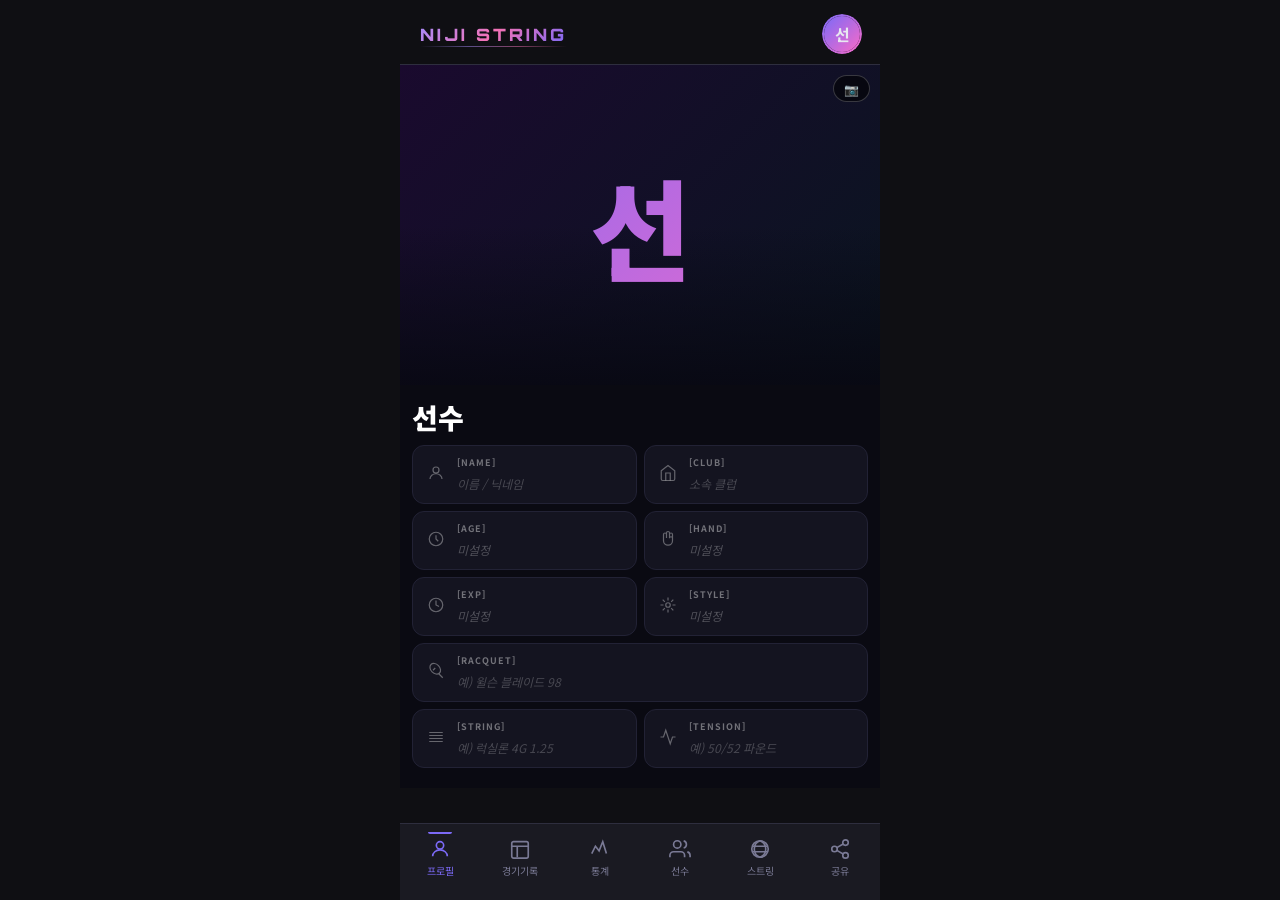
==== index (3).html @ 58f8e239 "Add files via upload" ====
<!DOCTYPE html>
<html lang="ko">
<head>
<meta charset="UTF-8">
<meta name="viewport" content="width=device-width, initial-scale=1.0, maximum-scale=1.0, user-scalable=no, viewport-fit=cover">
<title>NIJI STRING</title>
<meta name="description" content="테니스·배드민턴 개인 경기 기록, 통계, 선수 관리 앱">
<meta name="theme-color" content="#7c6af7">
<meta name="mobile-web-app-capable" content="yes">
<meta name="apple-mobile-web-app-capable" content="yes">
<meta name="apple-mobile-web-app-status-bar-style" content="black-translucent">
<meta name="apple-mobile-web-app-title" content="NIJI STRING">
<link rel="manifest" href="manifest.json">
<link rel="apple-touch-icon" href="icon-192.png">
<style>
  @import url('https://fonts.googleapis.com/css2?family=Noto+Sans+KR:wght@300;400;500;700;900&family=Bebas+Neue&family=Orbitron:wght@700;900&display=swap');

  :root {
    --bg: #0f0f13;
    --surface: #1a1a22;
    --surface2: #22222e;
    --border: #2e2e3e;
    --accent: #7c6af7;
    --accent2: #f76ac8;
    --text: #e8e8f0;
    --text-muted: #7a7a95;
    --success: #4ade80;
    --danger: #f87171;
    --warn: #fbbf24;
    --radius: 14px;
  }

  * { box-sizing: border-box; margin: 0; padding: 0; }
  html, body { height: 100%; background: var(--bg); color: var(--text); font-family: 'Noto Sans KR', sans-serif; font-size: 15px; overflow: hidden; }

  /* ===== APP SHELL ===== */
  #app { display: flex; flex-direction: column; height: 100%; height: 100dvh; max-width: 480px; margin: 0 auto; position: relative; }

  /* ===== TOP BAR ===== */
  .topbar {
    display: flex; align-items: center; justify-content: space-between;
    padding: 16px 20px 12px;
    padding-top: max(16px, calc(env(safe-area-inset-top) + 8px));
    background: var(--bg);
    border-bottom: 1px solid var(--border);
    position: relative;
    z-index: 10;
    flex-shrink: 0;
  }
  .topbar-logo {
    font-family: 'Orbitron', sans-serif;
    font-weight: 900;
    font-size: 17px;
    letter-spacing: 3px;
    background: linear-gradient(135deg, #a78bfa, #f472b6, #7c6af7);
    -webkit-background-clip: text;
    -webkit-text-fill-color: transparent;
    text-transform: uppercase;
    position: relative;
  }
  .topbar-logo::after {
    content: '';
    position: absolute; bottom: -2px; left: 0; right: 0;
    height: 1px;
    background: linear-gradient(90deg, transparent, #a78bfa, #f472b6, transparent);
    opacity: .5;
  }
  .topbar-avatar {
    width: 36px; height: 36px; border-radius: 50%;
    background: linear-gradient(135deg, var(--accent), var(--accent2));
    display: flex; align-items: center; justify-content: center;
    font-size: 16px; font-weight: 700; cursor: pointer;
    position: relative;
  }
  .topbar-avatar::after { content: ''; position: absolute; inset: -2px; border-radius: 50%; border: 2px solid transparent; background: linear-gradient(135deg, var(--accent), var(--accent2)) border-box; -webkit-mask: linear-gradient(#fff 0 0) padding-box, linear-gradient(#fff 0 0); -webkit-mask-composite: destination-out; mask-composite: exclude; }

  /* ===== CONTENT ===== */
  .content { flex: 1; overflow-y: auto; overflow-x: hidden; padding: 16px; scroll-behavior: smooth; }
  .content::-webkit-scrollbar { width: 4px; }
  .content::-webkit-scrollbar-track { background: transparent; }
  .content::-webkit-scrollbar-thumb { background: var(--border); border-radius: 2px; }
  /* 프로필 페이지는 패딩 제거 */
  .content:has(#page-profile.active) { padding: 0; }

  /* ===== BOTTOM NAV ===== */
  .nav {
    display: flex; background: var(--surface); border-top: 1px solid var(--border);
    padding: 8px 0 0;
    padding-bottom: max(12px, env(safe-area-inset-bottom));
    flex-shrink: 0;
  }
  .nav-btn {
    flex: 1; display: flex; flex-direction: column; align-items: center; gap: 3px;
    padding: 6px 4px 10px; background: none; border: none; color: var(--text-muted);
    font-family: inherit; font-size: 10px; cursor: pointer; transition: all .2s;
    position: relative;
  }
  .nav-btn svg { width: 22px; height: 22px; }
  .nav-btn.active { color: var(--accent); }
  .nav-btn.active::after {
    content: ''; position: absolute; top: 0; left: 50%; transform: translateX(-50%);
    width: 24px; height: 2px; background: var(--accent); border-radius: 0 0 2px 2px;
  }

  /* ===== PAGES ===== */
  .page { display: none; animation: fadeUp .3s ease; }
  .page.active { display: block; }
  @keyframes fadeUp { from { opacity: 0; transform: translateY(10px); } to { opacity: 1; transform: translateY(0); } }

  /* ===== SECTION TITLE ===== */
  .section-title {
    font-size: 11px; font-weight: 700; text-transform: uppercase; letter-spacing: 1.5px;
    color: var(--text-muted); margin: 20px 0 10px;
  }
  .section-title:first-child { margin-top: 0; }

  /* ===== CARDS ===== */
  .card {
    background: var(--surface); border: 1px solid var(--border); border-radius: var(--radius);
    padding: 16px; margin-bottom: 10px;
  }
  .card-title { font-size: 13px; font-weight: 700; color: var(--text-muted); margin-bottom: 12px; text-transform: uppercase; letter-spacing: 1px; }

  /* ===== FORM ELEMENTS ===== */
  .form-group { margin-bottom: 14px; }
  .form-label { font-size: 12px; color: var(--text-muted); margin-bottom: 6px; display: block; font-weight: 500; }
  .form-input, .form-select, .form-textarea {
    width: 100%; background: var(--surface2); border: 1px solid var(--border); border-radius: 10px;
    color: var(--text); font-family: inherit; font-size: 14px; padding: 11px 14px;
    outline: none; transition: border-color .2s;
    -webkit-appearance: none;
  }
  .form-input:focus, .form-select:focus, .form-textarea:focus { border-color: var(--accent); }
  .form-select { background-image: url("data:image/svg+xml,%3Csvg xmlns='http://www.w3.org/2000/svg' viewBox='0 0 24 24' fill='none' stroke='%237a7a95' stroke-width='2'%3E%3Cpath d='m6 9 6 6 6-6'/%3E%3C/svg%3E"); background-repeat: no-repeat; background-position: right 12px center; background-size: 16px; padding-right: 40px; }
  .form-select option { background: var(--surface2); }
  .form-textarea { resize: vertical; min-height: 70px; }

  /* ===== BUTTONS ===== */
  .btn {
    display: inline-flex; align-items: center; justify-content: center; gap: 6px;
    padding: 12px 20px; border-radius: 10px; border: none; font-family: inherit;
    font-size: 14px; font-weight: 600; cursor: pointer; transition: all .2s; width: 100%;
  }
  .btn-primary { background: linear-gradient(135deg, var(--accent), #6256e0); color: #fff; }
  .btn-primary:active { transform: scale(.97); }
  .btn-secondary { background: var(--surface2); border: 1px solid var(--border); color: var(--text); }
  .btn-danger { background: rgba(248,113,113,.15); border: 1px solid rgba(248,113,113,.3); color: var(--danger); }
  .btn-sm { padding: 7px 14px; font-size: 12px; border-radius: 8px; width: auto; }
  .btn-icon { width: 32px; height: 32px; padding: 0; border-radius: 8px; width: auto; }

  /* ===== MATCH RESULT ===== */
  .match-result { display: flex; align-items: center; justify-content: center; gap: 20px; margin-bottom: 14px; }
  .match-result-label { font-size: 12px; color: var(--text-muted); margin-bottom: 4px; text-align: center; }
  .match-score-input { width: 64px; text-align: center; font-size: 22px; font-weight: 700; }
  .vs-text { font-size: 12px; color: var(--text-muted); font-weight: 700; }
  .match-result-winner { display: flex; gap: 8px; justify-content: center; }
  .winner-btn {
    flex: 1; padding: 10px; border-radius: 10px; border: 1.5px solid var(--border);
    background: var(--surface2); color: var(--text-muted); font-family: inherit;
    font-size: 13px; font-weight: 600; cursor: pointer; transition: all .2s;
  }
  .winner-btn.selected-win { border-color: var(--success); background: rgba(74,222,128,.1); color: var(--success); }
  .winner-btn.selected-lose { border-color: var(--danger); background: rgba(248,113,113,.1); color: var(--danger); }

  /* ===== STAT CARDS ===== */
  .stat-grid { display: grid; grid-template-columns: repeat(4, 1fr); gap: 8px; margin-bottom: 10px; }
  .stat-box {
    background: var(--surface2); border-radius: 12px; padding: 12px 6px;
    text-align: center; border: 1px solid var(--border);
  }
  .stat-num { font-size: 22px; font-weight: 900; background: linear-gradient(135deg, var(--accent), var(--accent2)); -webkit-background-clip: text; -webkit-text-fill-color: transparent; }
  .stat-lbl { font-size: 10px; color: var(--text-muted); margin-top: 2px; }

  /* ===== MATCH ITEM ===== */
  .match-item {
    background: var(--surface2); border-radius: 12px; padding: 12px 14px;
    margin-bottom: 8px; border: 1px solid var(--border);
  }
  .match-item-top {
    display: flex; align-items: center; gap: 6px;
    margin-bottom: 8px;
  }
  .match-badge { font-size: 10px; font-weight: 700; padding: 3px 8px; border-radius: 20px; flex-shrink: 0; }
  .badge-win { background: rgba(74,222,128,.15); color: var(--success); border: 1px solid rgba(74,222,128,.3); }
  .badge-lose { background: rgba(248,113,113,.15); color: var(--danger); border: 1px solid rgba(248,113,113,.3); }
  .match-date { font-size: 11px; color: var(--text-muted); display: flex; align-items: center; gap: 4px; flex: 1; }
  .match-item-actions { display: flex; align-items: center; gap: 2px; flex-shrink: 0; }
  .match-item-main { display: flex; align-items: center; justify-content: center; gap: 12px; }
  .match-team { flex: 1; text-align: center; font-size: 13px; font-weight: 600; }
  .match-score-big { font-family: 'Bebas Neue', sans-serif; font-size: 28px; letter-spacing: 4px; }
  .match-score-win { color: var(--success); }
  .match-score-lose { color: var(--danger); }
  .match-delete-btn {
    background: none; border: none; color: var(--text-muted); cursor: pointer;
    padding: 5px; border-radius: 6px; display: flex; transition: color .2s;
  }
  .match-delete-btn:hover { color: var(--danger); }
  .match-edit-btn {
    background: none; border: none; color: var(--text-muted); cursor: pointer;
    padding: 5px; border-radius: 6px; display: flex; transition: color .2s;
  }
  .match-edit-btn:hover { color: var(--accent); }
  .match-edit-mode-banner {
    background: rgba(124,106,247,.12); border: 1px solid rgba(124,106,247,.3);
    border-radius: 10px; padding: 8px 12px; margin-bottom: 14px;
    font-size: 12px; color: var(--accent); font-weight: 600;
    display: none; align-items: center; justify-content: space-between;
  }
  .match-edit-mode-banner.active { display: flex; }
  .match-edit-cancel-btn {
    font-size: 11px; color: var(--text-muted); background: none; border: none;
    cursor: pointer; padding: 2px 6px; border-radius: 6px;
  }

  /* ===== RANKING TABLE ===== */
  .rank-table { width: 100%; border-collapse: collapse; }
  .rank-table th { font-size: 11px; color: var(--text-muted); font-weight: 600; text-align: left; padding: 0 8px 10px; text-transform: uppercase; letter-spacing: .5px; }
  .rank-table td { padding: 10px 8px; border-top: 1px solid var(--border); font-size: 13px; vertical-align: middle; }
  .rank-table tr:hover td { background: var(--surface2); }
  .rank-num { width: 28px; font-weight: 900; color: var(--text-muted); font-size: 12px; }
  .rank-first .rank-num { color: var(--warn); }
  .rank-second .rank-num { color: #9ca3af; }
  .rank-third .rank-num { color: #cd7c2f; }
  .rank-rate { font-weight: 700; color: var(--accent); }
  .rank-me td { background: rgba(124,106,247,.15) !important; border-top: 2px solid var(--accent); border-bottom: 2px solid var(--accent); }
  .rank-me:hover td { background: rgba(124,106,247,.25) !important; }

  /* ===== PLAYER LIST ===== */
  .player-list { list-style: none; }
  .player-item {
    background: var(--surface2); border: 1px solid var(--border); border-radius: 12px;
    margin-bottom: 8px; overflow: hidden; transition: all .2s;
  }
  .player-item-main {
    display: flex; align-items: center; gap: 12px; padding: 12px 14px;
  }
  .player-avatar-sm {
    width: 44px; height: 56px; border-radius: 8px;
    background: linear-gradient(135deg, var(--accent), var(--accent2));
    display: flex; align-items: center; justify-content: center;
    font-size: 18px; font-weight: 700; flex-shrink: 0;
  }
  .player-info { flex: 1; min-width: 0; }
  .player-name { font-size: 14px; font-weight: 700; margin-bottom: 2px; }
  .player-meta { font-size: 11px; color: var(--text-muted); }
  .player-memo-preview {
    font-size: 11px; color: var(--accent); margin-top: 2px;
    white-space: nowrap; overflow: hidden; text-overflow: ellipsis;
    max-width: 180px;
  }
  .player-actions { display: flex; gap: 6px; flex-shrink: 0; }
  .player-action-btn {
    width: 30px; height: 30px; border-radius: 8px; border: none;
    display: flex; align-items: center; justify-content: center;
    cursor: pointer; transition: all .2s; background: var(--surface);
    color: var(--text-muted);
  }
  .player-action-btn:hover { color: var(--text); }
  .player-action-btn.edit-btn:hover { background: rgba(124,106,247,.2); color: var(--accent); }
  .player-action-btn.delete-btn:hover { background: rgba(248,113,113,.2); color: var(--danger); }
  .player-memo-area {
    border-top: 1px solid var(--border);
    padding: 10px 14px;
    background: rgba(124,106,247,.05);
    display: none;
  }
  .player-memo-area.open { display: block; }
  .player-memo-input {
    width: 100%; background: var(--surface); border: 1px solid var(--border);
    border-radius: 8px; color: var(--text); font-family: inherit; font-size: 13px;
    padding: 8px 12px; outline: none; resize: none; min-height: 60px; transition: border-color .2s;
  }
  .player-memo-input:focus { border-color: var(--accent); }
  .memo-save-btn {
    margin-top: 8px; padding: 7px 14px; background: linear-gradient(135deg, var(--accent), #6256e0);
    border: none; border-radius: 8px; color: #fff; font-family: inherit; font-size: 12px;
    font-weight: 600; cursor: pointer; transition: all .2s;
  }
  .memo-save-btn:active { transform: scale(.96); }
  .memo-label { font-size: 11px; color: var(--text-muted); margin-bottom: 6px; font-weight: 600; letter-spacing: .5px; }

  /* ===== ADD PLAYER AREA ===== */
  .add-player-row { display: flex; gap: 8px; margin-bottom: 12px; }
  .add-player-row .form-input { flex: 1; }

  /* ===== PROFILE ===== */
  .profile-hero {
    background: linear-gradient(135deg, rgba(124,106,247,.15), rgba(247,106,200,.1));
    border: 1px solid var(--border); border-radius: var(--radius);
    padding: 24px; text-align: center; margin-bottom: 12px;
  }
  .profile-avatar-big {
    width: 140px; height: 180px; border-radius: 16px;
    background: linear-gradient(135deg, var(--accent), var(--accent2));
    display: flex; align-items: center; justify-content: center;
    font-size: 48px; font-weight: 700; margin: 0 auto 12px;
    position: relative; overflow: hidden;
  }
  #avatarInitial {
    display: flex; align-items: center; justify-content: center;
    width: 100%; height: 100%; position: relative; z-index: 1;
  }
  .profile-name-big { font-size: 22px; font-weight: 900; margin-bottom: 4px; }
  .profile-sub { font-size: 12px; color: var(--text-muted); }

  /* ===== MODAL ===== */
  .modal-overlay {
    position: fixed; inset: 0; background: rgba(0,0,0,.7); z-index: 100;
    display: flex; align-items: flex-end; justify-content: center;
    opacity: 0; pointer-events: none; transition: opacity .3s;
  }
  .modal-overlay.open { opacity: 1; pointer-events: all; }
  .modal {
    background: var(--surface); border-radius: 20px 20px 0 0;
    padding: 20px 20px max(20px, env(safe-area-inset-bottom));
    width: 100%; max-width: 480px; max-height: 85vh; overflow-y: auto;
    transform: translateY(100%); transition: transform .3s cubic-bezier(.32,.72,0,1);
  }
  .modal-overlay.open .modal { transform: translateY(0); }
  .modal-header { display: flex; justify-content: space-between; align-items: center; margin-bottom: 20px; }
  .modal-title { font-size: 18px; font-weight: 700; }
  .modal-close { background: var(--surface2); border: none; width: 32px; height: 32px; border-radius: 50%; color: var(--text); font-size: 18px; cursor: pointer; display: flex; align-items: center; justify-content: center; }

  /* ===== TOAST ===== */
  .toast {
    position: fixed; top: 80px; left: 50%; transform: translateX(-50%) translateY(-20px);
    background: var(--surface); border: 1px solid var(--accent); border-radius: 12px;
    padding: 10px 20px; font-size: 13px; font-weight: 600; color: var(--text);
    z-index: 999; opacity: 0; transition: all .3s; pointer-events: none; white-space: nowrap;
    box-shadow: 0 8px 32px rgba(0,0,0,.5);
  }
  .toast.show { opacity: 1; transform: translateX(-50%) translateY(0); }

  /* ===== SHARE PAGE ===== */
  .share-btn-group { display: flex; flex-direction: column; gap: 8px; }
  .share-item { display: flex; align-items: center; gap: 12px; background: var(--surface2); border: 1px solid var(--border); border-radius: 12px; padding: 14px 16px; cursor: pointer; transition: all .2s; }
  .share-item:hover { border-color: var(--accent); }
  .share-icon { width: 38px; height: 38px; border-radius: 10px; display: flex; align-items: center; justify-content: center; font-size: 18px; }
  .share-text { font-size: 14px; font-weight: 600; }
  .share-sub { font-size: 11px; color: var(--text-muted); margin-top: 1px; }

  /* ===== PILL TABS ===== */
  .pill-tabs { display: flex; gap: 6px; background: var(--surface2); border-radius: 12px; padding: 4px; margin-bottom: 14px; }
  .pill-tab { flex: 1; padding: 8px; border: none; background: none; color: var(--text-muted); font-family: inherit; font-size: 12px; font-weight: 600; border-radius: 8px; cursor: pointer; transition: all .2s; }
  .pill-tab.active { background: var(--accent); color: #fff; }

  /* ===== EMPTY STATE ===== */
  .empty-state { text-align: center; padding: 40px 20px; color: var(--text-muted); }
  .empty-icon { font-size: 40px; margin-bottom: 12px; opacity: .4; }
  .empty-text { font-size: 14px; line-height: 1.6; }

  /* ===== INLINE EDIT FORM ===== */
  .player-edit-area {
    border-top: 1px solid var(--border);
    padding: 12px 14px;
    background: rgba(124,106,247,.05);
    display: none;
  }
  .player-edit-area.open { display: block; }
  .edit-row { display: flex; gap: 8px; align-items: center; }
  .edit-row .form-input { flex: 1; padding: 9px 12px; font-size: 13px; }
  .edit-confirm-btn {
    padding: 9px 14px; background: linear-gradient(135deg, var(--accent), #6256e0);
    border: none; border-radius: 8px; color: #fff; font-family: inherit; font-size: 12px;
    font-weight: 600; cursor: pointer; white-space: nowrap;
  }
  .edit-cancel-btn {
    padding: 9px 12px; background: var(--surface); border: 1px solid var(--border);
    border-radius: 8px; color: var(--text-muted); font-family: inherit; font-size: 12px;
    font-weight: 600; cursor: pointer; white-space: nowrap;
  }

  /* ===== CONFIRM DIALOG ===== */
  .confirm-overlay {
    position: fixed; inset: 0; background: rgba(0,0,0,.8); z-index: 200;
    display: flex; align-items: center; justify-content: center;
    opacity: 0; pointer-events: none; transition: opacity .2s;
    padding: 24px;
  }
  .confirm-overlay.open { opacity: 1; pointer-events: all; }
  .confirm-box {
    background: var(--surface); border-radius: 18px; padding: 24px;
    width: 100%; max-width: 300px; text-align: center;
    transform: scale(.9); transition: transform .2s;
  }
  .confirm-overlay.open .confirm-box { transform: scale(1); }
  .confirm-icon { font-size: 36px; margin-bottom: 12px; }
  .confirm-title { font-size: 17px; font-weight: 700; margin-bottom: 8px; }
  .confirm-desc { font-size: 13px; color: var(--text-muted); margin-bottom: 20px; line-height: 1.5; }
  .confirm-btns { display: flex; gap: 10px; }
  .confirm-btns button { flex: 1; }

  /* FORMAT BADGE */
  .format-badge { font-size: 10px; padding: 2px 7px; border-radius: 20px; background: rgba(124,106,247,.15); color: var(--accent); border: 1px solid rgba(124,106,247,.3); white-space: nowrap; }

  /* ===== OPPONENT WIN/LOSE BAR ===== */
  .opponent-bar { margin-bottom: 10px; }
  .opponent-name { display: flex; justify-content: space-between; font-size: 13px; margin-bottom: 5px; }
  .bar-track { background: var(--surface2); border-radius: 20px; height: 6px; overflow: hidden; }
  .bar-fill { height: 100%; border-radius: 20px; background: linear-gradient(90deg, var(--accent), var(--accent2)); transition: width .5s ease; }
  .bar-fill-partner { height: 100%; border-radius: 20px; background: linear-gradient(90deg, #2dd4bf, #34d399); transition: width .5s ease; }
  .rate-partner { color: #2dd4bf; font-weight: 700; }
  .rate-opponent { color: var(--accent); font-weight: 700; }

  /* ===== FORMAT TOGGLE BUTTONS ===== */
  .format-toggle { display: flex; gap: 8px; }
  .format-btn {
    flex: 1; padding: 11px 14px; border-radius: 10px;
    border: 1.5px solid var(--border); background: var(--surface2);
    color: var(--text-muted); font-family: inherit; font-size: 14px;
    font-weight: 600; cursor: pointer; transition: all .2s; text-align: center;
  }
  .format-btn.selected {
    border-color: var(--accent); background: rgba(124,106,247,.15); color: var(--accent);
  }

  /* ===== CLUB BADGE ===== */
  .club-badge {
    display: inline-block; font-size: 10px; font-weight: 700;
    padding: 2px 8px; border-radius: 20px; margin-left: 6px;
    background: rgba(247,106,200,.15); color: var(--accent2);
    border: 1px solid rgba(247,106,200,.3); vertical-align: middle;
  }
  .club-badge.my-club {
    background: rgba(124,106,247,.15); color: var(--accent);
    border: 1px solid rgba(124,106,247,.3);
  }

  /* ===== CLUB FILTER TABS ===== */
  .club-filter-wrap { margin-bottom: 12px; overflow-x: auto; padding-bottom: 4px; }
  .club-filter-wrap::-webkit-scrollbar { height: 0; }
  .club-filter { display: flex; gap: 6px; min-width: max-content; }
  .club-filter-btn {
    padding: 6px 14px; border-radius: 20px; border: 1.5px solid var(--border);
    background: var(--surface2); color: var(--text-muted); font-family: inherit;
    font-size: 12px; font-weight: 600; cursor: pointer; transition: all .2s; white-space: nowrap;
  }
  .club-filter-btn.active { border-color: var(--accent); background: rgba(124,106,247,.15); color: var(--accent); }

  /* ===== CLUB MANAGE ===== */
  .club-section { margin-bottom: 14px; }
  .club-add-row { display: flex; gap: 8px; margin-bottom: 10px; }
  .club-tag-list { display: flex; flex-wrap: wrap; gap: 6px; }
  .club-tag {
    display: flex; align-items: center; gap: 5px;
    background: var(--surface2); border: 1px solid var(--border);
    border-radius: 20px; padding: 4px 10px 4px 12px; font-size: 12px; font-weight: 600;
  }
  .club-tag-del {
    background: none; border: none; color: var(--text-muted); cursor: pointer;
    font-size: 13px; line-height: 1; padding: 0; transition: color .2s;
  }
  .club-tag-del:hover { color: var(--danger); }

  /* ===== ASSIGN CLUB AREA ===== */
  .player-club-area {
    border-top: 1px solid var(--border); padding: 10px 14px;
    background: rgba(247,106,200,.04); display: none;
  }
  .player-club-area.open { display: block; }
  .club-assign-btns { display: flex; flex-wrap: wrap; gap: 6px; margin-top: 6px; }
  .club-assign-btn {
    padding: 5px 12px; border-radius: 20px; border: 1.5px solid var(--border);
    background: var(--surface); color: var(--text-muted); font-family: inherit;
    font-size: 12px; font-weight: 600; cursor: pointer; transition: all .2s;
  }
  .club-assign-btn.selected { border-color: var(--accent2); background: rgba(247,106,200,.15); color: var(--accent2); }
  .club-assign-btn.none-btn.selected { border-color: var(--border); background: var(--surface2); color: var(--text-muted); }

  /* ===== 개인 요약 카드 ===== */
  .summary-row { display: flex; align-items: center; justify-content: space-between; padding: 9px 0; border-bottom: 1px solid var(--border); }
  .summary-row:last-child { border-bottom: none; }
  .summary-label { font-size: 12px; color: var(--text-muted); }
  .summary-val { font-size: 13px; font-weight: 700; }
  .summary-val.good { color: var(--success); }
  .summary-val.bad { color: var(--danger); }
  .summary-val.accent { color: var(--accent); }

  /* ===== 상대 전적 / 파트너 궁합 ===== */
  .matchup-row { display: flex; align-items: center; gap: 10px; padding: 10px 0; border-bottom: 1px solid var(--border); }
  .matchup-row:last-child { border-bottom: none; }
  .matchup-avatar { width: 34px; height: 34px; border-radius: 50%; background: var(--surface2); border: 1px solid var(--border); display: flex; align-items: center; justify-content: center; font-size: 14px; font-weight: 700; flex-shrink: 0; }
  .matchup-info { flex: 1; min-width: 0; }
  .matchup-name { font-size: 13px; font-weight: 700; }
  .matchup-sub { font-size: 11px; color: var(--text-muted); margin-top: 2px; }
  .matchup-score { text-align: right; flex-shrink: 0; }
  .matchup-wl { font-size: 15px; font-weight: 900; }
  .matchup-rate { font-size: 11px; color: var(--text-muted); margin-top: 1px; }
  .matchup-bar-wrap { width: 100%; height: 4px; background: var(--surface2); border-radius: 2px; margin-top: 4px; }
  .matchup-bar-fill { height: 4px; border-radius: 2px; background: linear-gradient(to right, var(--accent), var(--accent2)); }
  .matchup-bar-fill.good { background: linear-gradient(to right, var(--success), #22c55e); }
  .matchup-bar-fill.bad { background: linear-gradient(to right, var(--danger), #f87171); }

  /* ===== 상대팀 상성 ===== */
  .enemy-team-row { display: flex; align-items: center; gap: 10px; padding: 10px 0; border-bottom: 1px solid var(--border); }
  .enemy-team-row:last-child { border-bottom: none; }
  .enemy-team-names { flex: 1; min-width: 0; }
  .enemy-team-main { font-size: 12px; font-weight: 700; }
  .enemy-team-sub { font-size: 11px; color: var(--text-muted); margin-top: 2px; }
  .enemy-badge { display: inline-block; font-size: 9px; padding: 1px 6px; border-radius: 10px; font-weight: 700; margin-left: 4px; }
  .enemy-badge.strong { background: rgba(248,113,113,.15); color: var(--danger); }
  .enemy-badge.weak { background: rgba(74,222,128,.15); color: var(--success); }
  .monthly-graph-wrap { padding: 4px 0 8px; overflow-x: auto; }
  .monthly-graph-inner { display: flex; align-items: flex-end; gap: 6px; min-width: 100%; padding-bottom: 4px; }
  .monthly-bar-col { display: flex; flex-direction: column; align-items: center; gap: 4px; flex: 1; min-width: 36px; }
  .monthly-bar-bg { width: 100%; background: var(--surface2); border-radius: 6px; height: 80px; display: flex; align-items: flex-end; overflow: hidden; }
  .monthly-bar-fill { width: 100%; border-radius: 6px; transition: height .5s ease; background: linear-gradient(to top, var(--accent), var(--accent2)); }
  .monthly-bar-fill.full { background: linear-gradient(to top, var(--success), #22c55e); }
  .monthly-bar-fill.low { background: linear-gradient(to top, var(--danger), #f87171); }
  .monthly-bar-lbl { font-size: 9px; color: var(--text-muted); text-align: center; }
  .monthly-bar-rate { font-size: 10px; font-weight: 700; color: var(--text); }

  /* ===== 연승/연패 스트릭 ===== */
  .streak-banner {
    display: flex; align-items: center; gap: 12px;
    background: var(--surface); border: 1px solid var(--border);
    border-radius: 14px; padding: 14px 16px; margin-bottom: 10px;
  }
  .streak-icon { font-size: 28px; line-height: 1; }
  .streak-text-wrap { flex: 1; }
  .streak-main { font-size: 16px; font-weight: 900; }
  .streak-main.win-streak { color: var(--success); }
  .streak-main.lose-streak { color: var(--danger); }
  .streak-sub { font-size: 11px; color: var(--text-muted); margin-top: 2px; }
  .streak-count {
    font-family: 'Orbitron', sans-serif;
    font-size: 28px; font-weight: 900;
  }
  .streak-count.win-streak { color: var(--success); }
  .streak-count.lose-streak { color: var(--danger); }

  /* ===== 스트링 교체 / 장비 히스토리 ===== */
  .stringing-card { background: var(--surface); border: 1px solid var(--border); border-radius: 14px; padding: 16px; margin-bottom: 10px; }
  .stringing-alert {
    display: flex; align-items: center; gap: 10px;
    background: rgba(251,191,36,.08); border: 1px solid rgba(251,191,36,.25);
    border-radius: 12px; padding: 12px 14px; margin-bottom: 12px;
  }
  .stringing-alert.ok { background: rgba(74,222,128,.08); border-color: rgba(74,222,128,.25); }
  .stringing-alert.danger { background: rgba(248,113,113,.1); border-color: rgba(248,113,113,.3); }
  .stringing-alert-icon { font-size: 22px; }
  .stringing-alert-text { flex: 1; }
  .stringing-alert-title { font-size: 13px; font-weight: 700; }
  .stringing-alert-sub { font-size: 11px; color: var(--text-muted); margin-top: 2px; }
  .stringing-history-row {
    display: flex; align-items: center; gap: 10px;
    padding: 10px 0; border-bottom: 1px solid var(--border);
  }
  .stringing-history-row:last-child { border-bottom: none; }
  .stringing-dot { width: 8px; height: 8px; border-radius: 50%; background: var(--accent); flex-shrink: 0; }
  .stringing-history-info { flex: 1; min-width: 0; }
  .stringing-history-name { font-size: 13px; font-weight: 700; }
  .stringing-history-meta { font-size: 11px; color: var(--text-muted); margin-top: 2px; }
  .stringing-history-del { background: none; border: none; color: var(--text-muted); cursor: pointer; padding: 4px; border-radius: 6px; font-size: 13px; }
  .stringing-add-row { display: flex; gap: 8px; margin-top: 12px; flex-wrap: wrap; }
  .stringing-add-row .form-input { flex: 1; min-width: 0; font-size: 13px; padding: 8px 12px; }
  .stringing-add-row .btn { white-space: nowrap; font-size: 12px; padding: 0 14px; }

  /* ===== PROFILE DESIGN ===== */
  .profile-page { padding: 0 !important; }

  .pf-wrap {
    width: 100%;
    background: #0a0a12;
    display: flex; flex-direction: column;
  }

  /* 상단 사진 영역 */
  .pf-bg {
    position: relative;
    width: 100%; height: 52vw; min-height: 220px; max-height: 320px;
    overflow: hidden; cursor: pointer; flex-shrink: 0;
    background: linear-gradient(135deg, #1a0a2e, #0a1520);
  }
  .pf-bg-img {
    width: 100%; height: 100%;
    object-fit: cover; object-position: center top;
  }
  .pf-bg-initial {
    position: absolute; inset: 0;
    display: flex; align-items: center; justify-content: center;
    font-size: 110px; font-weight: 900;
    background: linear-gradient(135deg, var(--accent), var(--accent2));
    -webkit-background-clip: text; -webkit-text-fill-color: transparent;
  }
  .pf-bg-dim {
    position: absolute; inset: 0;
    background: linear-gradient(to bottom,
      rgba(0,0,0,0) 50%,
      rgba(8,8,18,.9) 100%);
  }
  .pf-camera-btn {
    position: absolute; top: 10px; right: 10px;
    background: rgba(0,0,0,.55); border: 1px solid rgba(255,255,255,.2);
    border-radius: 20px; padding: 4px 10px;
    font-size: 12px; backdrop-filter: blur(6px);
    pointer-events: none; color: #fff;
  }

  /* 하단 콘텐츠 */
  .pf-content {
    background: #0a0a12;
    padding: 14px 12px 20px;
    flex: 1;
  }

  /* 이름 */
  .pf-name-row { margin-bottom: 12px; }
  .pf-club-tag {
    font-size: 10px; font-weight: 700; letter-spacing: 2px;
    text-transform: uppercase; color: var(--accent);
    display: block; margin-bottom: 3px;
  }
  .pf-name-text {
    font-size: 28px; font-weight: 900; color: #fff;
    line-height: 1.1;
  }

  /* 정보 그리드 */
  .pf-stat-row {
    display: flex; flex-direction: column; gap: 7px;
  }
  .pf-row-2 { display: grid; grid-template-columns: 1fr 1fr; gap: 7px; }

  /* 카드 */
  .pf-item {
    background: #141420; border: 1px solid #222235;
    border-radius: 12px; padding: 10px 14px;
    display: flex; align-items: center; gap: 12px;
  }
  .pf-item.full { grid-column: 1 / -1; }
  .pf-item-icon {
    color: rgba(255,255,255,.35); flex-shrink: 0;
  }
  .pf-item-body { flex: 1; min-width: 0; }
  .pf-item-lbl {
    font-size: 9px; font-weight: 700; letter-spacing: 1px;
    text-transform: uppercase; color: rgba(255,255,255,.4);
    margin-bottom: 3px;
  }
  .pf-item-val {
    font-size: 14px; font-weight: 700; color: #fff;
    word-break: keep-all; overflow-wrap: break-word; line-height: 1.3;
  }
  .pf-item-val.unset { color: rgba(255,255,255,.25); font-size: 12px; font-weight: 400; font-style: italic; }
  .pf-item-input {
    width: 100%; background: none; border: none; outline: none;
    color: #fff; font-family: inherit; font-size: 14px; font-weight: 700; padding: 0;
    word-break: keep-all;
  }
  .pf-item-input::placeholder { color: rgba(255,255,255,.22); font-weight: 400; font-size: 12px; font-style: italic; }
  .pf-item-select {
    width: 100%; background: none; border: none; outline: none;
    color: #fff; font-family: inherit; font-size: 14px; font-weight: 700;
    padding: 0; -webkit-appearance: none; cursor: pointer;
  }
  .pf-item-select.unset { color: rgba(255,255,255,.25); font-size: 12px; font-weight: 400; font-style: italic; }
  .pf-item-select option { background: #1a1a22; }

  /* ===== PLAYER DETAIL REDESIGN ===== */
  .pd-hero {
    display: flex; align-items: center; gap: 14px;
    padding: 16px 16px 12px;
    border-bottom: 1px solid var(--border);
    margin-bottom: 12px;
  }
  .pd-avatar {
    width: 60px; height: 60px; border-radius: 50%; flex-shrink: 0;
    background: linear-gradient(135deg, var(--accent), var(--accent2));
    display: flex; align-items: center; justify-content: center;
    font-size: 26px; font-weight: 900; color: #fff;
  }
  .pd-hero-info { flex: 1; min-width: 0; }
  .pd-name { font-size: 22px; font-weight: 900; }
  .pd-clubs { margin-top: 4px; }
  .pd-section-title { font-size: 12px; font-weight: 700; color: var(--text-muted); letter-spacing: .5px; margin-bottom: 10px; }
  .pd-profile-grid { display: grid; grid-template-columns: 1fr 1fr; gap: 8px; }
  .pd-profile-item { background: var(--surface2); border-radius: 10px; padding: 9px 12px; }
  .pd-profile-lbl { font-size: 9px; font-weight: 700; letter-spacing: 1px; text-transform: uppercase; color: var(--accent); margin-bottom: 4px; }
  .pd-profile-select { width: 100%; background: none; border: none; outline: none; color: var(--text); font-family: inherit; font-size: 13px; font-weight: 700; padding: 0; -webkit-appearance: none; cursor: pointer; }
  .pd-profile-select.unset { color: var(--text-muted); font-weight: 400; font-size: 12px; }
  .pd-profile-select option { background: #1a1a22; }
  .pd-stat-row { display: grid; grid-template-columns: 1fr 1fr 1fr; gap: 8px; padding: 0 0 12px; }
  .pd-stat-box { background: var(--surface); border: 1px solid var(--border); border-radius: 12px; padding: 14px 8px; text-align: center; }
  .pd-stat-box.win  { border-color: rgba(74,222,128,.35); background: rgba(74,222,128,.07); }
  .pd-stat-box.lose { border-color: rgba(248,113,113,.35); background: rgba(248,113,113,.07); }
  .pd-stat-num { font-size: 26px; font-weight: 900; color: var(--text); line-height: 1; }
  .pd-stat-num.win  { color: var(--success); }
  .pd-stat-num.lose { color: var(--danger); }
  .pd-stat-lbl { font-size: 11px; color: var(--text-muted); margin-top: 4px; font-weight: 600; }
  .pd-vs-row { display: flex; align-items: center; gap: 8px; margin-bottom: 12px; }
  .pd-vs-block { text-align: center; }
  .pd-vs-num { font-size: 36px; font-weight: 900; line-height: 1; }
  .pd-vs-num.win  { color: var(--success); }
  .pd-vs-num.lose { color: var(--danger); }
  .pd-vs-sub { font-size: 11px; color: var(--text-muted); margin-top: 2px; }
  .pd-vs-sep { font-size: 16px; font-weight: 700; color: var(--text-muted); padding: 0 6px; }
  .pd-vs-rate { margin-left: auto; text-align: right; font-size: 32px; font-weight: 900; line-height: 1; }
  .pd-vs-rate span { display: block; font-size: 10px; color: var(--text-muted); font-weight: 400; margin-top: 3px; }
  .pd-rate-bar-bg { height: 8px; background: var(--surface2); border-radius: 8px; overflow: hidden; }
  .pd-rate-bar-fill { height: 100%; border-radius: 8px; transition: width .5s; }

  /* 더보기 버튼 */
  .load-more-btn {
    width: 100%; margin-top: 10px; padding: 12px;
    background: var(--surface2); border: 1px dashed var(--border);
    border-radius: var(--radius); color: var(--accent);
    font-family: inherit; font-size: 13px; font-weight: 600;
    cursor: pointer; transition: background .2s;
  }
  .load-more-btn:active { background: var(--surface); }

  /* ===== MANUAL STYLES ===== */
  .manual-wrap { padding: 4px 2px 8px; }
  .manual-section { padding: 4px 0 8px; }
  .manual-sec-header {
    display: flex; align-items: center; gap: 8px;
    margin-bottom: 10px;
  }
  .manual-sec-icon { font-size: 18px; }
  .manual-sec-title {
    font-size: 14px; font-weight: 800; color: var(--text);
  }
  .manual-items { display: flex; flex-direction: column; gap: 7px; padding-left: 4px; }
  .manual-item {
    display: flex; align-items: flex-start; gap: 8px;
    font-size: 12px; line-height: 1.6; color: var(--text-muted);
  }
  .manual-dot {
    width: 5px; height: 5px; border-radius: 50%;
    background: var(--accent); flex-shrink: 0; margin-top: 6px;
  }
  .manual-item b { color: var(--text); font-weight: 700; }
  .manual-divider {
    height: 1px;
    background: var(--border);
    margin: 8px 0;
  }
</style>
</head>
<body>
<div id="app">
  <div class="topbar">
    <span class="topbar-logo">NIJI STRING</span>
    <div class="topbar-avatar" id="avatarBtn" onclick="showPage('profile')">A</div>
  </div>

  <div class="content">
    <!-- ===== PROFILE PAGE ===== -->
    <div class="page active profile-page" id="page-profile">

      <!-- 전체화면 프로필 -->
      <div class="pf-wrap">
        <!-- 배경 사진 -->
        <div class="pf-bg" onclick="document.getElementById('photoUpload').click()">
          <img id="avatarImage" class="pf-bg-img" style="display:none;">
          <div class="pf-bg-initial" id="avatarInitial">A</div>
          <div class="pf-bg-dim"></div>
          <div class="pf-camera-btn">📷</div>
        </div>

        <!-- 하단 오버레이 콘텐츠 -->
        <div class="pf-content" onclick="event.stopPropagation()">
          <div class="pf-name-row" id="profileNameBig">
            <span class="pf-club-tag" id="profileClubBig"></span>
            <span class="pf-name-text">선수</span>
          </div>
          <div class="pf-divider"></div>
          <div class="pf-stat-row" id="profileInfoGrid"></div>
        </div>
      </div>
      <input type="file" id="photoUpload" accept="image/*" style="display:none" onchange="uploadPhoto(this)">
    </div>

    <!-- ===== MATCH PAGE ===== -->
    <div class="page" id="page-match">
      <div class="page-header">경기기록</div>
      <div class="page-sub">새 경기를 입력하세요</div>

      <div class="card">
        <div class="match-edit-mode-banner" id="matchEditBanner">
          ✏️ 경기 수정 중
          <button class="match-edit-cancel-btn" onclick="cancelEditMatch()">✕ 취소</button>
        </div>
        <div class="card-title" id="matchFormTitle">새 경기</div>
        <div class="form-group">
          <label class="form-label">날짜</label>
          <input type="date" class="form-input" id="matchDate">
        </div>
        <div class="form-group">
          <label class="form-label">형식</label>
          <div class="format-toggle">
            <button class="format-btn" id="btnSingles" onclick="selectFormat('singles')">🏸 단식</button>
            <button class="format-btn" id="btnDoubles" onclick="selectFormat('doubles')">🤝 복식</button>
          </div>
          <input type="hidden" id="matchFormat">
        </div>
        <div class="form-group" id="partnerGroup" style="display:none">
          <label class="form-label">파트너</label>
          <input class="form-input" id="matchPartner" placeholder="파트너 이름">
        </div>
        <div class="form-group">
          <label class="form-label">상대</label>
          <input class="form-input" id="matchOpponent" placeholder="상대 이름">
        </div>
        <div class="form-group" id="opponent2Group" style="display:none">
          <label class="form-label">상대 2</label>
          <input class="form-input" id="matchOpponent2" placeholder="상대 2 이름">
        </div>

        <div class="form-group">
          <label class="form-label">결과</label>
          <div class="match-result-winner">
            <button class="winner-btn" id="winBtn" onclick="setResult('win')">🏆 승리</button>
            <button class="winner-btn" id="loseBtn" onclick="setResult('lose')">😔 패배</button>
          </div>
        </div>

        <div class="form-group">
          <label class="form-label">스코어 (선택)</label>
          <div class="match-result">
            <div>
              <div class="match-result-label">나</div>
              <input type="number" class="form-input match-score-input" id="myScore" placeholder="0" min="0" max="99">
            </div>
            <div class="vs-text">VS</div>
            <div>
              <div class="match-result-label">상대</div>
              <input type="number" class="form-input match-score-input" id="oppScore" placeholder="0" min="0" max="99">
            </div>
          </div>
        </div>

        <div class="form-group">
          <label class="form-label">타이브레이크 점수 (선택)</label>
          <div class="match-result">
            <div>
              <div class="match-result-label">나</div>
              <input type="number" class="form-input match-score-input" id="myTiebreak" placeholder="-" min="0" max="99">
            </div>
            <div class="vs-text">VS</div>
            <div>
              <div class="match-result-label">상대</div>
              <input type="number" class="form-input match-score-input" id="oppTiebreak" placeholder="-" min="0" max="99">
            </div>
          </div>
        </div>

        <div class="form-group">
          <label class="form-label">메모</label>
          <textarea class="form-textarea" id="matchMemo" placeholder="경기 메모..."></textarea>
        </div>
        <button class="btn btn-primary" id="matchSaveBtn" onclick="saveMatch()">경기 저장</button>
      </div>

      <div class="section-title">최근 경기</div>
      <div id="matchList"></div>
    </div>

    <!-- ===== STATS PAGE ===== -->
    <div class="page" id="page-stats">
      <div class="page-header">통계</div>
      <div class="page-sub">
        나의 
        <select id="sportType" onchange="updateSportType()" style="background:var(--surface2);border:1px solid var(--border);border-radius:6px;color:var(--accent);font-weight:700;padding:2px 8px;font-size:13px;outline:none;cursor:pointer;">
          <option value="badminton">배드민턴</option>
          <option value="tennis">테니스</option>
        </select>
        기록
      </div>

      <!-- 연승/연패 배너 -->
      <div id="streakBanner"></div>

      <!-- 개인 기록 요약 -->
      <div class="section-title">내 기록 요약</div>
      <div class="stat-grid">
        <div class="stat-box"><div class="stat-num" id="st-total">0</div><div class="stat-lbl">통산 경기</div></div>
        <div class="stat-box"><div class="stat-num" id="st-win">0</div><div class="stat-lbl">승</div></div>
        <div class="stat-box"><div class="stat-num" id="st-lose">0</div><div class="stat-lbl">패</div></div>
        <div class="stat-box"><div class="stat-num" id="st-rate">0%</div><div class="stat-lbl">승률</div></div>
      </div>
      <div class="card" id="summaryCard"></div>

      <!-- 월별 그래프 -->
      <div class="section-title">월별 승률</div>
      <div class="card">
        <div class="monthly-graph-wrap" id="monthlyGraph">
          <div style="color:var(--text-muted);font-size:13px;text-align:center;padding:20px 0;">경기를 입력하면 그래프가 표시됩니다</div>
        </div>
      </div>

      <!-- 상대 전적 -->
      <div class="section-title">상대 전적</div>
      <div class="card" id="opponentCard">
        <div class="empty-state"><div class="empty-icon">⚔️</div><div class="empty-text">경기를 입력하면<br>상대 데이터가 표시됩니다</div></div>
      </div>

      <!-- 파트너 궁합 -->
      <div class="section-title">파트너 궁합</div>
      <div class="card" id="partnerCard">
        <div class="empty-state"><div class="empty-icon">🤝</div><div class="empty-text">복식 경기를 입력하면<br>파트너 데이터가 표시됩니다</div></div>
      </div>

      <!-- 상대팀 상성 -->
      <div class="section-title">상대팀 상성 <span style="font-size:11px;color:var(--text-muted);font-weight:400;">(복식)</span></div>
      <div class="card" id="enemyTeamCard">
        <div class="empty-state"><div class="empty-icon">🆚</div><div class="empty-text">복식 경기를 입력하면<br>상대팀 데이터가 표시됩니다</div></div>
      </div>
    </div>

    <!-- ===== PLAYERS PAGE ===== -->
    <div class="page" id="page-players">
      <div style="display:flex;align-items:center;justify-content:space-between;margin-bottom:2px;">
        <div class="page-header" style="margin-bottom:0;">선수 목록</div>
        <select class="form-select" id="playerSortSelect" onchange="setPlayerSort(this.value)"
          style="width:auto;font-size:12px;padding:5px 10px;background:var(--surface2);">
          <option value="name">이름순</option>
          <option value="recent">최근 대전순</option>
          <option value="matches">전적 많은 순</option>
          <option value="winrate">승률 높은 순</option>
        </select>
      </div>
      <div class="page-sub" style="margin-bottom:12px;">등록된 선수를 관리하세요</div>

      <!-- 클럽 관리 -->
      <div class="card club-section">
        <div class="card-title">🏠 클럽 관리</div>
        <div class="club-add-row">
          <input class="form-input" id="newClubName" placeholder="클럽 이름 입력" onkeydown="if(event.key==='Enter')addClub()">
          <button class="btn btn-primary btn-sm" onclick="addClub()" style="white-space:nowrap;padding:0 16px;">+ 추가</button>
        </div>
        <div class="club-tag-list" id="clubTagList"></div>
      </div>

      <!-- 선수 추가 -->
      <div class="card" style="margin-bottom:10px;">
        <div class="card-title" style="margin-bottom:12px;">👤 선수 등록</div>
        <div class="form-group" style="margin-bottom:8px;">
          <input class="form-input" id="newPlayerName" placeholder="이름 (필수)" onkeydown="if(event.key==='Enter')addPlayer()">
        </div>
        <div style="display:grid;grid-template-columns:1fr 1fr;gap:8px;margin-bottom:8px;">
          <select class="form-select" id="newPlayerAge">
            <option value="">나이대</option>
            <option>10대</option><option>20대</option><option>30대</option>
            <option>40대</option><option>50대</option><option>60대 이상</option>
          </select>
          <select class="form-select" id="newPlayerHand">
            <option value="">손잡이</option>
            <option>오른손</option><option>왼손</option>
          </select>
        </div>
        <div style="display:grid;grid-template-columns:1fr 1fr;gap:8px;margin-bottom:12px;">
          <select class="form-select" id="newPlayerCareer">
            <option value="">구력</option>
            <option>6개월 미만</option><option>6개월~1년</option><option>1~2년</option>
            <option>2~5년</option><option>5~10년</option><option>10년 이상</option>
          </select>
          <select class="form-select" id="newPlayerStyle">
            <option value="">플레이스타일</option>
            <option>공격형</option><option>수비형</option><option>올라운드</option>
            <option>네트플레이</option><option>베이스라인</option>
          </select>
        </div>
        <button class="btn btn-primary" onclick="addPlayer()" style="width:100%;padding:12px;">+ 선수 등록</button>
      </div>

      <!-- 클럽 필터 -->
      <div class="club-filter-wrap" id="playerClubFilter"></div>

      <ul class="player-list" id="playerList"></ul>
    </div>

    <!-- ===== PLAYER DETAIL PAGE ===== -->
    <div class="page" id="page-player-detail">
      <div class="player-detail-back" onclick="showPage('players')">
        <svg width="18" height="18" viewBox="0 0 24 24" fill="none" stroke="currentColor" stroke-width="2.5"><polyline points="15 18 9 12 15 6"/></svg>
        선수 목록으로
      </div>
      <div id="playerDetailContent"></div>
    </div>

    <!-- ===== STRINGING PAGE ===== -->
    <div class="page" id="page-stringing">
      <div class="page-header">🎾 스트링 관리</div>
      <div class="page-sub">교체 주기와 장비 히스토리를 관리하세요</div>

      <!-- 교체 알림 -->
      <div id="stringingAlert"></div>

      <!-- 마지막 교체일 설정 -->
      <div class="card" style="margin-bottom:12px;">
        <div class="card-title" style="margin-bottom:10px;">📅 마지막 스트링 교체일</div>
        <div style="display:flex;gap:8px;align-items:center;">
          <input type="date" class="form-input" id="lastStringDate" style="flex:1;" onchange="saveLastStringDate(this.value)">
          <button class="btn btn-primary btn-sm" onclick="saveLastStringDate(document.getElementById('lastStringDate').value)" style="white-space:nowrap;padding:0 16px;">저장</button>
        </div>
        <div style="margin-top:10px;">
          <label class="form-label">교체 권장 주기 (개월)</label>
          <select class="form-select" id="stringInterval" onchange="saveStringInterval(this.value)" style="margin-top:4px;">
            <option value="1">1개월</option>
            <option value="2">2개월</option>
            <option value="3" selected>3개월</option>
            <option value="6">6개월</option>
            <option value="12">12개월</option>
          </select>
        </div>
      </div>

      <!-- 장비 히스토리 -->
      <div class="card">
        <div class="card-title" style="margin-bottom:10px;">📋 장비 교체 히스토리</div>
        <div id="stringingHistoryList"></div>
        <div class="stringing-add-row">
          <input class="form-input" id="newStringName" placeholder="스트링명 · 텐션 입력">
          <input type="date" class="form-input" id="newStringDate" style="max-width:140px;">
          <button class="btn btn-primary btn-sm" onclick="addStringingHistory()">+ 추가</button>
        </div>
      </div>
    </div>

    <!-- ===== SHARE PAGE ===== -->
    <div class="page" id="page-share">
      <div class="page-header">공유 & 백업</div>
      <div class="page-sub">데이터를 백업하거나 공유하세요</div>

      <div class="section-title">백업</div>
      <div class="share-btn-group">
        <div class="share-item" onclick="exportData()">
          <div class="share-icon" style="background:rgba(74,222,128,.1);">💾</div>
          <div>
            <div class="share-text">데이터 내보내기</div>
            <div class="share-sub">JSON 파일로 저장</div>
          </div>
        </div>
        <label class="share-item" style="cursor:pointer;">
          <div class="share-icon" style="background:rgba(124,106,247,.1);">📂</div>
          <div>
            <div class="share-text">가져오기</div>
            <div class="share-sub">백업 파일에서 복원</div>
          </div>
          <input type="file" accept=".json" style="display:none" onchange="importData(this)">
        </label>
      </div>

      <div class="section-title">사용 방법</div>
      <div class="share-btn-group">
        <div class="share-item" onclick="showManual()">
          <div class="share-icon" style="background:rgba(251,191,36,.1);">📖</div>
          <div>
            <div class="share-text">사용 설명서 보기</div>
            <div class="share-sub">앱 사용법 안내</div>
          </div>
        </div>
      </div>
    </div>
  </div>

  <!-- ===== BOTTOM NAV ===== -->
  <nav class="nav">
    <button class="nav-btn active" onclick="showPage('profile')" id="nav-profile">
      <svg viewBox="0 0 24 24" fill="none" stroke="currentColor" stroke-width="1.8"><circle cx="12" cy="8" r="4"/><path d="M4 20c0-4 3.6-7 8-7s8 3 8 7"/></svg>
      프로필
    </button>
    <button class="nav-btn" onclick="showPage('match')" id="nav-match">
      <svg viewBox="0 0 24 24" fill="none" stroke="currentColor" stroke-width="1.8"><rect x="3" y="4" width="18" height="18" rx="2"/><path d="M3 9h18M9 21V9"/></svg>
      경기기록
    </button>
    <button class="nav-btn" onclick="showPage('stats')" id="nav-stats">
      <svg viewBox="0 0 24 24" fill="none" stroke="currentColor" stroke-width="1.8"><path d="M3 17l4-8 4 5 4-10 4 13"/></svg>
      통계
    </button>
    <button class="nav-btn" onclick="showPage('players')" id="nav-players">
      <svg viewBox="0 0 24 24" fill="none" stroke="currentColor" stroke-width="1.8"><path d="M17 21v-2a4 4 0 0 0-4-4H5a4 4 0 0 0-4 4v2"/><circle cx="9" cy="7" r="4"/><path d="M23 21v-2a4 4 0 0 0-3-3.87M16 3.13a4 4 0 0 1 0 7.75"/></svg>
      선수
    </button>
    <button class="nav-btn" onclick="showPage('stringing')" id="nav-stringing">
      <svg viewBox="0 0 24 24" fill="none" stroke="currentColor" stroke-width="1.8"><circle cx="12" cy="12" r="9"/><path d="M3.6 9h16.8M3.6 15h16.8M12 3a9.6 9.6 0 0 1 0 18M12 3a9.6 9.6 0 0 0 0 18"/></svg>
      스트링
    </button>
    <button class="nav-btn" onclick="showPage('share')" id="nav-share">
      <svg viewBox="0 0 24 24" fill="none" stroke="currentColor" stroke-width="1.8"><circle cx="18" cy="5" r="3"/><circle cx="6" cy="12" r="3"/><circle cx="18" cy="19" r="3"/><line x1="8.59" y1="13.51" x2="15.42" y2="17.49"/><line x1="15.41" y1="6.51" x2="8.59" y2="10.49"/></svg>
      공유
    </button>
  </nav>
</div>

<!-- ===== MANUAL MODAL ===== -->
<div class="modal-overlay" id="manualModal">
  <div class="modal">
    <div class="modal-header">
      <span class="modal-title">📖 사용 설명서</span>
      <button class="modal-close" onclick="closeModal('manualModal')">✕</button>
    </div>
    <div class="manual-wrap">

      <div class="manual-section">
        <div class="manual-sec-header">
          <span class="manual-sec-icon">👤</span>
          <span class="manual-sec-title">1. 프로필</span>
        </div>
        <div class="manual-items">
          <div class="manual-item">
            <span class="manual-dot"></span>
            <span>상단 사진 영역을 탭하면 <b>프로필 사진</b>을 등록할 수 있어요</span>
          </div>
          <div class="manual-item">
            <span class="manual-dot"></span>
            <span>이름·클럽·나이대·손잡이·구력·플레이 스타일·라켓·스트링·텐션을 저장하세요</span>
          </div>
          <div class="manual-item">
            <span class="manual-dot"></span>
            <span>각 항목을 탭하면 바로 수정되고 자동 저장됩니다</span>
          </div>
        </div>
      </div>

      <div class="manual-divider"></div>

      <div class="manual-section">
        <div class="manual-sec-header">
          <span class="manual-sec-icon">🏸</span>
          <span class="manual-sec-title">2. 경기 기록</span>
        </div>
        <div class="manual-items">
          <div class="manual-item">
            <span class="manual-dot"></span>
            <span>상단 토글로 <b>단식 / 복식</b>을 선택하세요. 복식이면 파트너 입력란이 추가됩니다</span>
          </div>
          <div class="manual-item">
            <span class="manual-dot"></span>
            <span>날짜 · 상대 이름 · 결과(승/패)는 필수 입력 항목이에요</span>
          </div>
          <div class="manual-item">
            <span class="manual-dot"></span>
            <span>스코어 · 타이브레이크 · 메모는 선택 사항입니다<br>
            예) 스코어 <b>21:19</b> / 타이브레이크 <b>11-9</b></span>
          </div>
          <div class="manual-item">
            <span class="manual-dot"></span>
            <span>저장된 경기는 목록에서 ✏️ 수정 · 🗑️ 삭제 가능해요</span>
          </div>
        </div>
      </div>

      <div class="manual-divider"></div>

      <div class="manual-section">
        <div class="manual-sec-header">
          <span class="manual-sec-icon">📊</span>
          <span class="manual-sec-title">3. 통계</span>
        </div>
        <div class="manual-items">
          <div class="manual-item">
            <span class="manual-dot"></span>
            <span>상단에서 <b>🏸 배드민턴 / 🎾 테니스</b> 종목을 전환할 수 있어요</span>
          </div>
          <div class="manual-item">
            <span class="manual-dot"></span>
            <span><b>연승·연패 배너</b> — 현재 연속 기록이 자동 표시됩니다</span>
          </div>
          <div class="manual-item">
            <span class="manual-dot"></span>
            <span><b>개인 요약</b> — 통산 승률, 단식·복식 별도 승률 확인</span>
          </div>
          <div class="manual-item">
            <span class="manual-dot"></span>
            <span><b>월별 승률 그래프</b> — 월별 성적 추이를 바 차트로 시각화</span>
          </div>
          <div class="manual-item">
            <span class="manual-dot"></span>
            <span><b>상대 전적</b> — 자주 만난 상대별 승률 분석</span>
          </div>
          <div class="manual-item">
            <span class="manual-dot"></span>
            <span><b>파트너 궁합</b> — 복식 파트너별 팀 승률 분석</span>
          </div>
          <div class="manual-item">
            <span class="manual-dot"></span>
            <span><b>상대팀 상성</b> — 복식에서 만난 상대 조합별 전적</span>
          </div>
        </div>
      </div>

      <div class="manual-divider"></div>

      <div class="manual-section">
        <div class="manual-sec-header">
          <span class="manual-sec-icon">👥</span>
          <span class="manual-sec-title">4. 선수 관리</span>
        </div>
        <div class="manual-items">
          <div class="manual-item">
            <span class="manual-dot"></span>
            <span>선수 등록 시 <b>이름·나이대·손잡이·구력·플레이스타일</b>을 함께 입력할 수 있어요</span>
          </div>
          <div class="manual-item">
            <span class="manual-dot"></span>
            <span>선수 목록에서 이름을 탭하면 <b>상세 전적 페이지</b>로 이동합니다</span>
          </div>
          <div class="manual-item">
            <span class="manual-dot"></span>
            <span>상세 페이지에서 선수 프로필을 직접 수정할 수 있어요</span>
          </div>
          <div class="manual-item">
            <span class="manual-dot"></span>
            <span>나와의 전적 (승·패·승률%), 최근 대전 기록을 확인하세요</span>
          </div>
          <div class="manual-item">
            <span class="manual-dot"></span>
            <span><b>클럽 관리</b>에서 클럽을 만들고 선수에게 배정할 수 있어요. 클럽별 필터도 가능합니다</span>
          </div>
          <div class="manual-item">
            <span class="manual-dot"></span>
            <span>✏️ 이름수정 · 📝 메모 · 🗑️ 삭제 버튼으로 선수를 관리하세요</span>
          </div>
        </div>
      </div>

      <div class="manual-divider"></div>

      <div class="manual-section">
        <div class="manual-sec-header">
          <span class="manual-sec-icon">🎯</span>
          <span class="manual-sec-title">5. 스트링 관리</span>
        </div>
        <div class="manual-items">
          <div class="manual-item">
            <span class="manual-dot"></span>
            <span>마지막 스트링 교체일을 입력하면 <b>교체 권장 알림</b>이 자동으로 표시됩니다</span>
          </div>
          <div class="manual-item">
            <span class="manual-dot"></span>
            <span>교체 권장 주기를 1·2·3·6·12개월 중 선택하세요</span>
          </div>
          <div class="manual-item">
            <span class="manual-dot"></span>
            <span>스트링명과 날짜를 입력해 <b>장비 교체 히스토리</b>를 기록할 수 있어요</span>
          </div>
        </div>
      </div>

      <div class="manual-divider"></div>

      <div class="manual-section">
        <div class="manual-sec-header">
          <span class="manual-sec-icon">💾</span>
          <span class="manual-sec-title">6. 백업 & 복원</span>
        </div>
        <div class="manual-items">
          <div class="manual-item">
            <span class="manual-dot"></span>
            <span><b>데이터 내보내기</b> — 모든 기록을 JSON 파일로 저장해두세요</span>
          </div>
          <div class="manual-item">
            <span class="manual-dot"></span>
            <span><b>가져오기</b> — 백업 파일을 불러와 데이터를 복원할 수 있어요</span>
          </div>
          <div class="manual-item">
            <span class="manual-dot"></span>
            <span>데이터는 기기 내 브라우저에 저장되므로 정기적인 백업을 권장합니다</span>
          </div>
        </div>
      </div>

    </div>
  </div>
</div>

<!-- ===== CONFIRM DIALOG ===== -->
<div class="confirm-overlay" id="confirmDialog">
  <div class="confirm-box">
    <div class="confirm-icon" id="confirmIcon">🗑️</div>
    <div class="confirm-title" id="confirmTitle">삭제하시겠습니까?</div>
    <div class="confirm-desc" id="confirmDesc">이 작업은 되돌릴 수 없습니다.</div>
    <div class="confirm-btns">
      <button class="btn btn-secondary" onclick="closeConfirm()">취소</button>
      <button class="btn btn-danger" id="confirmOkBtn" onclick="doConfirm()">삭제</button>
    </div>
  </div>
</div>

<!-- ===== TOAST ===== -->
<div class="toast" id="toast"></div>

<script>
// ===== STATE =====
let state = {
  profile: { name: '', age: '', career: '', hand: '', style: '', photo: '' },
  matches: [],
  players: [],  // { id, name, memo, club }
  clubs: [],    // ['클럽A', '클럽B', ...]
  currentResult: null,
  nextMatchId: 1,
  nextPlayerId: 1,
  sportType: 'badminton',
  rankingClubFilter: [],
  playerClubFilter: '전체',
  playerSort: 'name',
  lastStringDate: '',
  stringInterval: 3,
  stringingHistory: [], // { id, name, date }
};

let confirmCallback = null;

// ===== STORAGE =====
function save() { localStorage.setItem('nijiData', JSON.stringify(state)); }
function load() {
  const d = localStorage.getItem('nijiData');
  if (d) {
    const parsed = JSON.parse(d);
    state = { ...state, ...parsed };
    // migrate old players format (strings → objects)
    if (state.players.length && typeof state.players[0] === 'string') {
      state.players = state.players.map((n, i) => ({ id: i + 1, name: n, memo: '' }));
      state.nextPlayerId = state.players.length + 1;
    }
    // ensure all players have memo and club field
    state.players = state.players.map(p => ({
      memo: '', clubs: [], age: '', career: '', hand: '', style: '', ...p,
      // 기존 단일 club 문자열 → clubs 배열로 마이그레이션
      clubs: p.clubs ? p.clubs : (p.club ? [p.club] : []),
    }));
    if (!state.clubs) state.clubs = [];
    if (!state.rankingClubFilter || !Array.isArray(state.rankingClubFilter)) state.rankingClubFilter = [];
    if (!state.playerClubFilter) state.playerClubFilter = '전체';
    if (!state.nextMatchId) state.nextMatchId = state.matches.length + 1;
    if (!state.nextPlayerId) state.nextPlayerId = state.players.length + 1;
    if (!state.sportType) state.sportType = 'badminton';
    if (!state.lastStringDate) state.lastStringDate = '';
    if (!state.stringInterval) state.stringInterval = 3;
    if (!state.stringingHistory) state.stringingHistory = [];
    if (!state.playerSort) state.playerSort = 'name';
    state._matchPage = 0; // 페이지 항상 초기화
    state.editingMatchId = null; // 항상 초기화 (새로고침 시 수정모드 잔류 방지)
    // restore sport type selector
    if (document.getElementById('sportType')) {
      document.getElementById('sportType').value = state.sportType;
    }
  }
}

// ===== NAVIGATION =====
function showPage(name) {
  document.querySelectorAll('.page').forEach(p => p.classList.remove('active'));
  document.querySelectorAll('.nav-btn').forEach(b => b.classList.remove('active'));
  const pageEl = document.getElementById('page-' + name);
  if (pageEl) pageEl.classList.add('active');
  const navEl = document.getElementById('nav-' + name);
  if (navEl) navEl.classList.add('active');
  else if (name === 'player-detail') document.getElementById('nav-players').classList.add('active');
  if (name === 'stats') renderStats();
  if (name === 'players') renderPlayers();
  if (name === 'match') renderMatchList();
  if (name === 'stringing') renderStringing();
}

// ===== TOAST =====
function showToast(msg) {
  const t = document.getElementById('toast');
  t.textContent = msg;
  t.classList.add('show');
  setTimeout(() => t.classList.remove('show'), 2000);
}

// ===== MODAL =====
function closeModal(id) { document.getElementById(id).classList.remove('open'); }
function showManual() { document.getElementById('manualModal').classList.add('open'); }

// ===== CONFIRM =====
function showConfirm(title, desc, icon, cb, okLabel = '삭제') {
  document.getElementById('confirmTitle').textContent = title;
  document.getElementById('confirmDesc').textContent = desc;
  document.getElementById('confirmIcon').textContent = icon;
  document.getElementById('confirmOkBtn').textContent = okLabel;
  confirmCallback = cb;
  document.getElementById('confirmDialog').classList.add('open');
}
function closeConfirm() {
  document.getElementById('confirmDialog').classList.remove('open');
  confirmCallback = null;
}
function doConfirm() {
  if (confirmCallback) confirmCallback();
  closeConfirm();
}

// ===== PROFILE =====
const PROFILE_FIELDS = [
  // ── 기본 정보 ──
  { key:'name',    lbl:'NAME',    icon:'<svg viewBox="0 0 24 24" fill="none" stroke="currentColor" stroke-width="1.6" width="18" height="18"><circle cx="12" cy="8" r="4"/><path d="M4 20c0-4 3.6-7 8-7s8 3 8 7"/></svg>',                                                type:'text',   ph:'이름 / 닉네임',        full:false, section:'기본 정보' },
  { key:'club',    lbl:'CLUB',    icon:'<svg viewBox="0 0 24 24" fill="none" stroke="currentColor" stroke-width="1.6" width="18" height="18"><path d="M3 9l9-7 9 7v11a2 2 0 0 1-2 2H5a2 2 0 0 1-2-2z"/><polyline points="9 22 9 12 15 12 15 22"/></svg>',         type:'text',   ph:'소속 클럽',             full:false },
  { key:'age',     lbl:'AGE',     icon:'<svg viewBox="0 0 24 24" fill="none" stroke="currentColor" stroke-width="1.6" width="18" height="18"><circle cx="12" cy="12" r="9"/><polyline points="12 7 12 12 15 15"/></svg>',                                          type:'select', opts:['10대','20대','30대','40대','50대','60대 이상'], full:false },
  { key:'hand',    lbl:'HAND',    icon:'<svg viewBox="0 0 24 24" fill="none" stroke="currentColor" stroke-width="1.6" width="18" height="18"><path d="M18 11V6a2 2 0 0 0-4 0v5M14 10V4a2 2 0 0 0-4 0v6M10 10.5V6a2 2 0 0 0-4 0v8.5A6 6 0 0 0 18 14v-3a2 2 0 0 0-4 0"/></svg>', type:'select', opts:['오른손','왼손'],        full:false },
  { key:'career',  lbl:'EXP',     icon:'<svg viewBox="0 0 24 24" fill="none" stroke="currentColor" stroke-width="1.6" width="18" height="18"><circle cx="12" cy="12" r="9"/><path d="M12 6v6l4 2"/></svg>',                                                       type:'select', opts:['6개월 미만','6개월~1년','1~2년','2~5년','5~10년','10년 이상'], full:false },
  { key:'style',   lbl:'STYLE',   icon:'<svg viewBox="0 0 24 24" fill="none" stroke="currentColor" stroke-width="1.6" width="18" height="18"><circle cx="12" cy="12" r="3"/><path d="M12 2v4M12 18v4M4.93 4.93l2.83 2.83M16.24 16.24l2.83 2.83M2 12h4M18 12h4M4.93 19.07l2.83-2.83M16.24 7.76l2.83-2.83"/></svg>', type:'select', opts:['공격형','수비형','올라운드','네트플레이','베이스라인'], full:false },
  // ── 장비 정보 ──
  { key:'racket',  lbl:'RACQUET', icon:'<svg viewBox="0 0 24 24" fill="none" stroke="currentColor" stroke-width="1.6" width="18" height="18"><ellipse cx="11" cy="9" rx="6" ry="8" transform="rotate(-45 11 9)"/><line x1="16" y1="16" x2="21" y2="21"/><line x1="8" y1="11" x2="11" y2="8"/></svg>', type:'text',   ph:'예) 윌슨 블레이드 98',  full:true,  section:'장비 정보' },
  { key:'string',  lbl:'STRING',  icon:'<svg viewBox="0 0 24 24" fill="none" stroke="currentColor" stroke-width="1.6" width="18" height="18"><path d="M3 6h18M3 10h18M3 14h18M3 18h18"/></svg>',                                                                  type:'text',   ph:'예) 럭실론 4G 1.25',   full:false },
  { key:'tension', lbl:'TENSION', icon:'<svg viewBox="0 0 24 24" fill="none" stroke="currentColor" stroke-width="1.6" width="18" height="18"><polyline points="22 12 18 12 15 21 9 3 6 12 2 12"/></svg>',                                                         type:'text',   ph:'예) 50/52 파운드',     full:false },
];

function renderProfile() {
  const p = state.profile;
  const name = p.name || '선수';
  const initial = name.charAt(0).toUpperCase();

  // 상단 아바타 버튼
  document.getElementById('avatarBtn').textContent = initial;

  // 이름 + 클럽 오버레이
  const nameRow = document.getElementById('profileNameBig');
  nameRow.innerHTML = `
    <span class="pf-club-tag">${p.club ? escHtml(p.club.toUpperCase()) : ''}</span>
    <span class="pf-name-text">${escHtml(name)}</span>`;

  // 배경 사진 / 이니셜
  const avatarInitial = document.getElementById('avatarInitial');
  const avatarImage   = document.getElementById('avatarImage');
  if (p.photo) {
    avatarInitial.style.display = 'none';
    avatarImage.src = p.photo; avatarImage.style.display = 'block';
  } else {
    avatarInitial.textContent = initial;
    avatarInitial.style.display = 'flex'; avatarImage.style.display = 'none';
  }

  // 정보 항목 렌더링
  const grid = document.getElementById('profileInfoGrid');

  // 필드 그룹: [age,hand], [career,style], [racket], [string,tension]
  const groups = [
    ['name','club'],
    ['age','hand'],
    ['career','style'],
    ['racket'],
    ['string','tension'],
  ];
  const fieldMap = {};
  PROFILE_FIELDS.forEach(f => fieldMap[f.key] = f);

  let html = '';
  groups.forEach(keys => {
    if (keys.length === 1) {
      // 전체 너비
      const f = fieldMap[keys[0]];
      if (!f) return;
      const val = p[f.key] || '';
      const inputEl = f.type === 'select'
        ? `<select class="pf-item-select${val?'':' unset'}" onchange="this.classList.toggle('unset',!this.value);saveProfileField('${f.key}',this.value)">
             <option value="">미설정</option>
             ${f.opts.map(o=>`<option${val===o?' selected':''}>${o}</option>`).join('')}
           </select>`
        : `<input class="pf-item-input" value="${escHtml(val)}" placeholder="${f.ph||''}"
             onblur="saveProfileField('${f.key}',this.value)"
             onkeydown="if(event.key==='Enter')this.blur()">`;
      html += `<div class="pf-item">
        <div class="pf-item-icon">${f.icon}</div>
        <div class="pf-item-body">
          <div class="pf-item-lbl">[${f.lbl}]</div>
          ${inputEl}
        </div>
      </div>`;
    } else {
      // 2칸 행
      html += '<div class="pf-row-2">';
      keys.forEach(key => {
        const f = fieldMap[key];
        if (!f) return;
        const val = p[f.key] || '';
        const inputEl = f.type === 'select'
          ? `<select class="pf-item-select${val?'':' unset'}" onchange="this.classList.toggle('unset',!this.value);saveProfileField('${f.key}',this.value)">
               <option value="">미설정</option>
               ${f.opts.map(o=>`<option${val===o?' selected':''}>${o}</option>`).join('')}
             </select>`
          : `<input class="pf-item-input" value="${escHtml(val)}" placeholder="${f.ph||''}"
               onblur="saveProfileField('${f.key}',this.value)"
               onkeydown="if(event.key==='Enter')this.blur()">`;
        html += `<div class="pf-item">
          <div class="pf-item-icon">${f.icon}</div>
          <div class="pf-item-body">
            <div class="pf-item-lbl">[${f.lbl}]</div>
            ${inputEl}
          </div>
        </div>`;
      });
      html += '</div>';
    }
  });
  grid.innerHTML = html;
}

function saveProfileField(key, value) {
  state.profile[key] = typeof value === 'string' ? value.trim() : value;
  if (!state.profile.name) state.profile.name = '선수';
  state.profile.photo = state.profile.photo || '';
  save();
  const p = state.profile; const name = p.name || '선수';
  const nameRow = document.getElementById('profileNameBig');
  if (nameRow) nameRow.innerHTML = `
    <span class="pf-club-tag">${p.club ? escHtml(p.club.toUpperCase()) : ''}</span>
    <span class="pf-name-text">${escHtml(name)}</span>`;
  document.getElementById('avatarBtn').textContent = name.charAt(0).toUpperCase();
  if (!p.photo) document.getElementById('avatarInitial').textContent = name.charAt(0).toUpperCase();
}

function uploadPhoto(input) {
  const file = input.files[0]; if (!file) return;
  if (file.size > 15*1024*1024) { showToast('⚠️ 사진 크기는 15MB 이하여야 합니다'); return; }
  const reader = new FileReader();
  reader.onload = e => {
    const img = new Image();
    img.onload = () => {
      // Canvas로 최대 1200px 리사이즈 + 압축
      const MAX = 1200;
      let w = img.width, h = img.height;
      if (w > MAX || h > MAX) {
        const r = Math.min(MAX/w, MAX/h);
        w = Math.round(w*r); h = Math.round(h*r);
      }
      const canvas = document.createElement('canvas');
      canvas.width = w; canvas.height = h;
      canvas.getContext('2d').drawImage(img, 0, 0, w, h);
      const compressed = canvas.toDataURL('image/jpeg', 0.82);
      state.profile.photo = compressed;
      save(); renderProfile();
      showToast('📷 사진 업로드 완료!');
    };
    img.src = e.target.result;
  };
  reader.readAsDataURL(file);
}

// ===== MATCH =====
function selectFormat(fmt) {
  document.getElementById('matchFormat').value = fmt;
  document.getElementById('btnSingles').classList.toggle('selected', fmt === 'singles');
  document.getElementById('btnDoubles').classList.toggle('selected', fmt === 'doubles');
  togglePartner();
}
function togglePartner() {
  const fmt = document.getElementById('matchFormat').value;
  document.getElementById('partnerGroup').style.display = fmt === 'doubles' ? 'block' : 'none';
  document.getElementById('opponent2Group').style.display = fmt === 'doubles' ? 'block' : 'none';
}
function setResult(r) {
  state.currentResult = r;
  document.getElementById('winBtn').className = 'winner-btn' + (r === 'win' ? ' selected-win' : '');
  document.getElementById('loseBtn').className = 'winner-btn' + (r === 'lose' ? ' selected-lose' : '');
}
function saveMatch() {
  const date = document.getElementById('matchDate').value;
  const format = document.getElementById('matchFormat').value;
  const opponent = document.getElementById('matchOpponent').value.trim();
  if (!date) { showToast('⚠️ 날짜를 입력하세요'); return; }
  if (!format) { showToast('⚠️ 형식을 선택하세요'); return; }
  if (!opponent) { showToast('⚠️ 상대를 입력하세요'); return; }
  if (!state.currentResult) { showToast('⚠️ 결과를 선택하세요'); return; }

  const matchData = {
    date,
    format,
    partner: format === 'doubles' ? document.getElementById('matchPartner').value.trim() : '',
    opponent,
    opponent2: format === 'doubles' ? document.getElementById('matchOpponent2').value.trim() : '',
    result: state.currentResult,
    myScore: document.getElementById('myScore').value,
    oppScore: document.getElementById('oppScore').value,
    myTiebreak: document.getElementById('myTiebreak').value,
    oppTiebreak: document.getElementById('oppTiebreak').value,
    memo: document.getElementById('matchMemo').value.trim(),
  };

  if (state.editingMatchId) {
    // 수정 모드
    const idx = state.matches.findIndex(m => m.id === state.editingMatchId);
    if (idx !== -1) {
      state.matches[idx] = { ...state.matches[idx], ...matchData };
    }
    state.editingMatchId = null;
    document.getElementById('matchEditBanner').classList.remove('active');
    document.getElementById('matchFormTitle').textContent = '새 경기';
    document.getElementById('matchSaveBtn').textContent = '경기 저장';
    showToast('✅ 경기 수정 완료!');
  } else {
    // 신규 저장
    const match = { id: state.nextMatchId++, ...matchData };
    state.matches.unshift(match);
    // 선수 자동 등록
    [opponent, matchData.opponent2, matchData.partner].filter(Boolean).forEach(n => {
      if (!state.players.find(p => p.name === n)) {
        state.players.push({ id: state.nextPlayerId++, name: n, memo: '', clubs: [], age: '', career: '', hand: '', style: '' });
      }
    });
    showToast('🏸 경기 저장 완료!');
  }

  save();
  state._matchPage = 0; // 저장 후 목록 첫 페이지로
  // 폼 초기화
  state.currentResult = null;
  document.getElementById('winBtn').className = 'winner-btn';
  document.getElementById('loseBtn').className = 'winner-btn';
  document.getElementById('matchDate').value = '';
  document.getElementById('matchFormat').value = '';
  document.getElementById('btnSingles').classList.remove('selected');
  document.getElementById('btnDoubles').classList.remove('selected');
  document.getElementById('matchOpponent').value = '';
  document.getElementById('matchOpponent2').value = '';
  document.getElementById('matchPartner').value = '';
  document.getElementById('myScore').value = '';
  document.getElementById('oppScore').value = '';
  document.getElementById('myTiebreak').value = '';
  document.getElementById('oppTiebreak').value = '';
  document.getElementById('matchMemo').value = '';
  togglePartner();
  renderMatchList();
  setTodayDate();
}
function renderMatchList() {
  const el = document.getElementById('matchList');
  if (!state.matches.length) {
    el.innerHTML = '<div class="empty-state"><div class="empty-icon">🏸</div><div class="empty-text">아직 경기 기록이 없어요</div></div>';
    return;
  }
  const matchPage = state._matchPage || 0;
  const pageSize = 20;
  const totalMatches = state.matches.length;
  const paginated = state.matches.slice(0, (matchPage + 1) * pageSize);
  const hasMore = totalMatches > paginated.length;
  el.innerHTML = paginated.map(m => {
    const win = m.result === 'win';
    const scoreStr = (m.myScore !== '' && m.oppScore !== '') ? `${m.myScore} : ${m.oppScore}` : '';
    const tiebreakStr = (m.myTiebreak && m.myTiebreak !== '' && m.oppTiebreak && m.oppTiebreak !== '') ? ` (${m.myTiebreak}-${m.oppTiebreak})` : '';
    const opps = [m.opponent, m.opponent2].filter(Boolean).join(', ');
    const fmtLabel = m.format === 'doubles' ? '복식' : '단식';
    return `<div class="match-item">
      <div class="match-item-top">
        <span class="match-badge ${win ? 'badge-win' : 'badge-lose'}">${win ? '승리' : '패배'}</span>
        <div class="match-date">
          <span>${m.date}</span>
          <span class="format-badge">${fmtLabel}</span>
        </div>
        <div class="match-item-actions">
          <button class="match-edit-btn" onclick="editMatch(${m.id})" title="수정">
            <svg width="14" height="14" viewBox="0 0 24 24" fill="none" stroke="currentColor" stroke-width="2"><path d="M11 4H4a2 2 0 0 0-2 2v14a2 2 0 0 0 2 2h14a2 2 0 0 0 2-2v-7"/><path d="M18.5 2.5a2.121 2.121 0 0 1 3 3L12 15l-4 1 1-4 9.5-9.5z"/></svg>
          </button>
          <button class="match-delete-btn" onclick="deleteMatch(${m.id})" title="삭제">
            <svg width="14" height="14" viewBox="0 0 24 24" fill="none" stroke="currentColor" stroke-width="2"><polyline points="3 6 5 6 21 6"/><path d="M19 6l-1 14H6L5 6"/><path d="M10 11v6M14 11v6"/><path d="M9 6V4h6v2"/></svg>
          </button>
        </div>
      </div>
      <div class="match-item-main">
        <div class="match-team" style="font-size:12px;">${state.profile.name || '나'}${m.partner ? '<br><span style="color:var(--text-muted);font-size:11px;">+'+m.partner+'</span>' : ''}</div>
        <div>
          ${scoreStr ? `<div class="match-score-big ${win ? 'match-score-win' : 'match-score-lose'}">${scoreStr}${tiebreakStr}</div>` : `<div style="color:var(--text-muted);font-size:12px;">VS</div>`}
        </div>
        <div class="match-team" style="font-size:12px;">${opps}</div>
      </div>
      ${m.memo ? `<div style="margin-top:8px;font-size:11px;color:var(--text-muted);border-top:1px solid var(--border);padding-top:8px;">📝 ${m.memo}</div>` : ''}
    </div>`;
  }).join('');

  // 더보기 버튼
  if (hasMore) {
    el.innerHTML += `<button class="load-more-btn" onclick="loadMoreMatches()">
      ⬇️ 더보기 (${totalMatches - paginated.length}개 남음)
    </button>`;
  }
}
function loadMoreMatches() {
  state._matchPage = (state._matchPage || 0) + 1;
  renderMatchList();
}
function editMatch(id) {
  const m = state.matches.find(x => x.id === id);
  if (!m) return;
  state.editingMatchId = id;

  // 폼에 값 채우기
  document.getElementById('matchDate').value = m.date;
  selectFormat(m.format);
  document.getElementById('matchPartner').value = m.partner || '';
  document.getElementById('matchOpponent').value = m.opponent || '';
  document.getElementById('matchOpponent2').value = m.opponent2 || '';
  setResult(m.result);
  document.getElementById('myScore').value = m.myScore || '';
  document.getElementById('oppScore').value = m.oppScore || '';
  document.getElementById('myTiebreak').value = m.myTiebreak || '';
  document.getElementById('oppTiebreak').value = m.oppTiebreak || '';
  document.getElementById('matchMemo').value = m.memo || '';

  // UI 수정 모드
  document.getElementById('matchEditBanner').classList.add('active');
  document.getElementById('matchFormTitle').textContent = '경기 수정';
  document.getElementById('matchSaveBtn').textContent = '수정 저장';

  // 폼 상단으로 스크롤
  document.getElementById('page-match').scrollTo({ top: 0, behavior: 'smooth' });
  showPage('match');
}

function cancelEditMatch() {
  state.editingMatchId = null;
  document.getElementById('matchEditBanner').classList.remove('active');
  document.getElementById('matchFormTitle').textContent = '새 경기';
  document.getElementById('matchSaveBtn').textContent = '경기 저장';
  // 폼 초기화
  state.currentResult = null;
  document.getElementById('winBtn').className = 'winner-btn';
  document.getElementById('loseBtn').className = 'winner-btn';
  document.getElementById('matchDate').value = '';
  document.getElementById('matchFormat').value = '';
  document.getElementById('btnSingles').classList.remove('selected');
  document.getElementById('btnDoubles').classList.remove('selected');
  document.getElementById('matchOpponent').value = '';
  document.getElementById('matchOpponent2').value = '';
  document.getElementById('matchPartner').value = '';
  document.getElementById('myScore').value = '';
  document.getElementById('oppScore').value = '';
  document.getElementById('myTiebreak').value = '';
  document.getElementById('oppTiebreak').value = '';
  document.getElementById('matchMemo').value = '';
  togglePartner();
  setTodayDate();
}

function deleteMatch(id) {
  showConfirm('경기 삭제', '이 경기 기록을 삭제하시겠습니까?', '🗑️', () => {
    state.matches = state.matches.filter(m => m.id !== id);
    save();
    renderMatchList();
    showToast('🗑️ 경기 삭제 완료');
  });
}

// ===== STATS =====
function updateSportType() {
  state.sportType = document.getElementById('sportType').value;
  save();
  renderStats();
  showToast(`📊 ${state.sportType === 'badminton' ? '배드민턴' : '테니스'} 통계로 변경`);
}

function renderStats() {
  const ms = state.matches;
  const total = ms.length;
  const wins = ms.filter(m => m.result === 'win').length;
  const loses = total - wins;
  const rate = total ? Math.round(wins / total * 100) : 0;
  document.getElementById('st-total').textContent = total;
  document.getElementById('st-win').textContent = wins;
  document.getElementById('st-lose').textContent = loses;
  document.getElementById('st-rate').textContent = rate + '%';

  renderStreak();
  renderSummaryCard();
  renderMonthlyGraph();
  renderOpponentStats();
  renderPartnerStats();
  renderEnemyTeamStats();
}

function renderSummaryCard() {
  const el = document.getElementById('summaryCard');
  if (!el) return;
  const ms = state.matches;
  if (!ms.length) { el.innerHTML = '<div style="color:var(--text-muted);font-size:13px;padding:8px 0;text-align:center;">경기를 입력하면 요약이 표시됩니다</div>'; return; }

  // 이번달
  const now = new Date();
  const thisYM = now.toISOString().slice(0, 7);
  const thisMonth = ms.filter(m => m.date.slice(0, 7) === thisYM);
  const tmW = thisMonth.filter(m => m.result === 'win').length;
  const tmRate = thisMonth.length ? Math.round(tmW / thisMonth.length * 100) : 0;

  // 단식/복식
  const singles = ms.filter(m => m.format === 'singles');
  const doubles = ms.filter(m => m.format === 'doubles');
  const sw = singles.filter(m => m.result === 'win').length;
  const dw = doubles.filter(m => m.result === 'win').length;
  const sRate = singles.length ? Math.round(sw / singles.length * 100) : null;
  const dRate = doubles.length ? Math.round(dw / doubles.length * 100) : null;

  // 가장 많이 이긴 상대
  const oppMap = {};
  ms.forEach(m => [m.opponent, m.opponent2].filter(Boolean).forEach(n => {
    if (!oppMap[n]) oppMap[n] = { w: 0, l: 0 };
    if (m.result === 'win') oppMap[n].w++; else oppMap[n].l++;
  }));
  const oppEntries = Object.entries(oppMap);
  const bestVs = oppEntries.filter(([,d]) => d.w > 0).sort((a,b) => b[1].w - a[1].w)[0];
  const hardestVs = oppEntries.filter(([,d]) => d.l > 0).sort((a,b) => b[1].l - a[1].l)[0];

  const row = (label, val, cls='') =>
    `<div class="summary-row"><span class="summary-label">${label}</span><span class="summary-val ${cls}">${val}</span></div>`;

  el.innerHTML = [
    row('이번 달', thisMonth.length ? `${thisMonth.length}전 ${tmW}승 (${tmRate}%)` : '경기 없음', tmRate >= 50 ? 'good' : thisMonth.length ? 'bad' : ''),
    row('단식 전적', singles.length ? `${sw}승 ${singles.length-sw}패${sRate !== null ? ` · ${sRate}%` : ''}` : '없음', sRate !== null ? (sRate >= 50 ? 'good' : 'bad') : ''),
    row('복식 전적', doubles.length ? `${dw}승 ${doubles.length-dw}패${dRate !== null ? ` · ${dRate}%` : ''}` : '없음', dRate !== null ? (dRate >= 50 ? 'good' : 'bad') : ''),
    bestVs ? row('가장 많이 이긴 상대', `${bestVs[0]} (${bestVs[1].w}승)`, 'good') : '',
    hardestVs ? row('가장 어려운 상대', `${hardestVs[0]} (${hardestVs[1].l}패)`, 'bad') : '',
  ].join('');
}

function renderOpponentStats() {
  const om = {};
  state.matches.forEach(m => {
    [m.opponent, m.opponent2].filter(Boolean).forEach(name => {
      if (!om[name]) om[name] = { w: 0, l: 0 };
      if (m.result === 'win') om[name].w++; else om[name].l++;
    });
  });
  if (!Object.keys(om).length) {
    document.getElementById('opponentCard').innerHTML = '<div class="empty-state"><div class="empty-icon">⚔️</div><div class="empty-text">경기를 입력하면<br>상대 데이터가 표시됩니다</div></div>';
    return;
  }
  const sorted = Object.entries(om).sort((a,b) => (b[1].w+b[1].l) - (a[1].w+a[1].l));
  document.getElementById('opponentCard').innerHTML = sorted.map(([name, d]) => {
    const total = d.w + d.l;
    const rate = Math.round(d.w / total * 100);
    const fillCls = rate >= 60 ? 'good' : rate < 40 ? 'bad' : '';
    const badge = rate >= 60 ? '<span class="enemy-badge weak">우세</span>' : rate < 40 ? '<span class="enemy-badge strong">열세</span>' : '';
    return `<div class="matchup-row">
      <div class="matchup-avatar">${name.charAt(0)}</div>
      <div class="matchup-info">
        <div class="matchup-name">${escHtml(name)}${badge}</div>
        <div class="matchup-bar-wrap"><div class="matchup-bar-fill ${fillCls}" style="width:${rate}%"></div></div>
        <div class="matchup-sub">${total}전 · 내 승률 ${rate}%</div>
      </div>
      <div class="matchup-score">
        <div class="matchup-wl" style="color:${d.w >= d.l ? 'var(--success)' : 'var(--danger)'}">${d.w}승 ${d.l}패</div>
      </div>
    </div>`;
  }).join('');
}

function renderPartnerStats() {
  const doubles = state.matches.filter(m => m.format === 'doubles' && m.partner);
  const pm = {};
  doubles.forEach(m => {
    if (!pm[m.partner]) pm[m.partner] = { w: 0, l: 0 };
    if (m.result === 'win') pm[m.partner].w++; else pm[m.partner].l++;
  });
  if (!Object.keys(pm).length) {
    document.getElementById('partnerCard').innerHTML = '<div class="empty-state"><div class="empty-icon">🤝</div><div class="empty-text">복식 경기를 입력하면<br>파트너 데이터가 표시됩니다</div></div>';
    return;
  }
  const sorted = Object.entries(pm).sort((a,b) => (b[1].w+b[1].l) - (a[1].w+a[1].l));
  document.getElementById('partnerCard').innerHTML = sorted.map(([name, d]) => {
    const total = d.w + d.l;
    const rate = Math.round(d.w / total * 100);
    const fillCls = rate >= 60 ? 'good' : rate < 40 ? 'bad' : '';
    const emoji = rate >= 70 ? '🔥' : rate >= 50 ? '👍' : '😅';
    return `<div class="matchup-row">
      <div class="matchup-avatar">${name.charAt(0)}</div>
      <div class="matchup-info">
        <div class="matchup-name">${escHtml(name)} ${emoji}</div>
        <div class="matchup-bar-wrap"><div class="matchup-bar-fill ${fillCls}" style="width:${rate}%"></div></div>
        <div class="matchup-sub">${total}경기 함께 · 궁합 ${rate}%</div>
      </div>
      <div class="matchup-score">
        <div class="matchup-wl" style="color:${d.w >= d.l ? 'var(--success)' : 'var(--danger)'}">${d.w}승 ${d.l}패</div>
      </div>
    </div>`;
  }).join('');
}

function renderEnemyTeamStats() {
  // 복식 경기에서 상대팀 조합별 전적
  const doubles = state.matches.filter(m => m.format === 'doubles' && m.opponent);
  const tm = {};
  doubles.forEach(m => {
    const key = [m.opponent, m.opponent2].filter(Boolean).sort().join(' & ');
    if (!tm[key]) tm[key] = { w: 0, l: 0 };
    if (m.result === 'win') tm[key].w++; else tm[key].l++;
  });
  if (!Object.keys(tm).length) {
    document.getElementById('enemyTeamCard').innerHTML = '<div class="empty-state"><div class="empty-icon">🆚</div><div class="empty-text">복식 경기를 입력하면<br>상대팀 데이터가 표시됩니다</div></div>';
    return;
  }
  const sorted = Object.entries(tm).sort((a,b) => (b[1].w+b[1].l) - (a[1].w+a[1].l));
  document.getElementById('enemyTeamCard').innerHTML = sorted.map(([team, d]) => {
    const total = d.w + d.l;
    const rate = Math.round(d.w / total * 100);
    const fillCls = rate >= 60 ? 'good' : rate < 40 ? 'bad' : '';
    const badge = rate >= 60 ? '<span class="enemy-badge weak">우세</span>' : rate < 40 ? '<span class="enemy-badge strong">약점</span>' : '';
    const names = team.split(' & ');
    return `<div class="enemy-team-row">
      <div style="display:flex;gap:4px;flex-shrink:0;">
        <div class="matchup-avatar" style="width:28px;height:28px;font-size:12px;">${names[0].charAt(0)}</div>
        ${names[1] ? `<div class="matchup-avatar" style="width:28px;height:28px;font-size:12px;">${names[1].charAt(0)}</div>` : ''}
      </div>
      <div class="enemy-team-names" style="flex:1;min-width:0;margin:0 8px;">
        <div class="enemy-team-main">${escHtml(team)}${badge}</div>
        <div class="matchup-bar-wrap" style="margin-top:4px;"><div class="matchup-bar-fill ${fillCls}" style="width:${rate}%"></div></div>
        <div class="enemy-team-sub">${total}전 · 내 승률 ${rate}%</div>
      </div>
      <div class="matchup-score">
        <div class="matchup-wl" style="color:${d.w >= d.l ? 'var(--success)' : 'var(--danger)'}">${d.w}승 ${d.l}패</div>
      </div>
    </div>`;
  }).join('');
}

function toggleRankingClubFilter(club) {
  const idx = state.rankingClubFilter.indexOf(club);
  if (idx === -1) state.rankingClubFilter.push(club);
  else state.rankingClubFilter.splice(idx, 1);
  save();
}
function renderRankingClubFilter() {}
function renderRanking() {}

// ===== CLUBS =====
function addClub() {
  const name = document.getElementById('newClubName').value.trim();
  if (!name) { showToast('⚠️ 클럽 이름을 입력하세요'); return; }
  if (state.clubs.includes(name)) { showToast('⚠️ 이미 등록된 클럽입니다'); return; }
  state.clubs.push(name);
  save();
  document.getElementById('newClubName').value = '';
  renderClubTags();
  renderPlayers();
  showToast(`✅ ${name} 클럽 추가 완료!`);
}

function deleteClub(name) {
  showConfirm(`"${name}" 클럽 삭제`, '클럽을 삭제해도 선수 기록은 유지됩니다. 소속 선수는 클럽 없음으로 변경됩니다.', '🏠', () => {
    state.clubs = state.clubs.filter(c => c !== name);
    state.players.forEach(p => {
      if (p.clubs) p.clubs = p.clubs.filter(c => c !== name);
      else p.clubs = [];
    });
    if (Array.isArray(state.rankingClubFilter))
      state.rankingClubFilter = state.rankingClubFilter.filter(c => c !== name);
    if (state.playerClubFilter === name) state.playerClubFilter = '전체';
    save();
    renderClubTags();
    renderPlayers();
    showToast('🗑️ 클럽 삭제 완료');
  });
}

function renderClubTags() {
  const el = document.getElementById('clubTagList');
  if (!state.clubs.length) {
    el.innerHTML = '<span style="font-size:12px;color:var(--text-muted);">등록된 클럽이 없습니다</span>';
    return;
  }
  el.innerHTML = state.clubs.map(c =>
    `<div class="club-tag">
      <span>${escHtml(c)}</span>
      <button class="club-tag-del" onclick="deleteClub('${escHtml(c)}')" title="클럽 삭제">✕</button>
    </div>`
  ).join('');
}

function setPlayerClubFilter(club) {
  state.playerClubFilter = club;
  renderPlayers();
}
function setPlayerSort(val) {
  state.playerSort = val;
  renderPlayers();
}

function renderPlayerClubFilter() {
  const el = document.getElementById('playerClubFilter');
  if (!state.clubs.length) { el.innerHTML = ''; return; }
  const all = ['전체', ...state.clubs, '클럽 없음'];
  el.innerHTML = `<div class="club-filter">${all.map(c =>
    `<button class="club-filter-btn${state.playerClubFilter===c?' active':''}" onclick="setPlayerClubFilter('${escHtml(c)}')">${escHtml(c)}</button>`
  ).join('')}</div>`;
}

function toggleClubAssign(id) {
  const area = document.getElementById('clubArea-' + id);
  document.querySelectorAll('.player-edit-area.open, .player-memo-area.open, .player-club-area.open').forEach(a => a.classList.remove('open'));
  if (area && !area.classList.contains('open')) area.classList.add('open');
}

function togglePlayerClub(playerId, club) {
  const player = state.players.find(p => p.id === playerId);
  if (!player) return;
  if (!player.clubs) player.clubs = [];
  const idx = player.clubs.indexOf(club);
  if (idx === -1) player.clubs.push(club);
  else player.clubs.splice(idx, 1);
  save();
  // 배정 버튼만 갱신
  const area = document.getElementById('clubArea-' + playerId);
  if (area) {
    area.querySelectorAll('.club-assign-btn').forEach(btn => {
      const c = btn.dataset.club;
      if (c === '') btn.classList.toggle('selected', player.clubs.length === 0);
      else btn.classList.toggle('selected', player.clubs.includes(c));
    });
  }
  // 이름 옆 뱃지 갱신
  const nameEl = document.querySelector(`#playerItem-${playerId} .player-name`);
  if (nameEl) {
    const badges = player.clubs.length
      ? player.clubs.map(c => `<span class="club-badge">${escHtml(c)}</span>`).join('')
      : (state.clubs.length ? `<span style="font-size:10px;color:var(--text-muted);"> · 클럽 없음</span>` : '');
    nameEl.innerHTML = escHtml(player.name) + badges;
  }
  showToast(club ? `🏠 ${club} ${player.clubs.includes(club) ? '추가' : '해제'}` : '클럽 전체 해제');
}

function renderStreak() {
  const el = document.getElementById('streakBanner');
  if (!el) return;
  const ms = [...state.matches].sort((a,b) => b.date.localeCompare(a.date));
  if (!ms.length) { el.innerHTML = ''; return; }

  let streak = 1, type = ms[0].result;
  for (let i = 1; i < ms.length; i++) {
    if (ms[i].result === type) streak++;
    else break;
  }

  // 1경기는 배너 표시 안 함
  if (streak < 2) { el.innerHTML = ''; return; }

  const isWin = type === 'win';
  const emoji = isWin ? (streak >= 5 ? '🔥' : '⚡') : (streak >= 5 ? '💧' : '😤');
  const label = isWin ? `${streak}연승 중!` : `${streak}연패 중`;
  const cls = isWin ? 'win-streak' : 'lose-streak';
  const msg = isWin
    ? `최근 ${streak}경기 연속 승리! 🎉`
    : `최근 ${streak}경기 연속 패배. 파이팅! 💪`;

  el.innerHTML = `<div class="streak-banner">
    <div class="streak-icon">${emoji}</div>
    <div class="streak-text-wrap">
      <div class="streak-main ${cls}">${label}</div>
      <div class="streak-sub">${msg}</div>
    </div>
    <div class="streak-count ${cls}">${streak}</div>
  </div>`;
}

function renderMonthlyGraph() {
  const el = document.getElementById('monthlyGraph');
  if (!el) return;
  if (!state.matches.length) {
    el.innerHTML = '<div style="color:var(--text-muted);font-size:13px;text-align:center;padding:20px 0;">경기를 입력하면 그래프가 표시됩니다</div>';
    return;
  }

  // 최근 6개월 데이터
  const monthMap = {};
  state.matches.forEach(m => {
    const ym = m.date.slice(0, 7); // "2025-03"
    if (!monthMap[ym]) monthMap[ym] = { w: 0, l: 0 };
    if (m.result === 'win') monthMap[ym].w++; else monthMap[ym].l++;
  });

  const sorted = Object.keys(monthMap).sort().slice(-6);
  if (!sorted.length) return;

  const maxTotal = Math.max(...sorted.map(ym => monthMap[ym].w + monthMap[ym].l));

  el.innerHTML = `<div class="monthly-graph-inner">
    ${sorted.map(ym => {
      const d = monthMap[ym];
      const total = d.w + d.l;
      const rate = Math.round(d.w / total * 100);
      const heightPct = Math.round((total / maxTotal) * 100);
      const fillCls = rate >= 60 ? 'full' : rate < 40 ? 'low' : '';
      const mon = ym.slice(5) + '월';
      return `<div class="monthly-bar-col">
        <div class="monthly-bar-rate">${rate}%</div>
        <div class="monthly-bar-bg">
          <div class="monthly-bar-fill ${fillCls}" style="height:${heightPct}%"></div>
        </div>
        <div class="monthly-bar-lbl">${mon}</div>
        <div class="monthly-bar-lbl">${d.w}승${d.l}패</div>
      </div>`;
    }).join('')}
  </div>`;
}

// ===== STRINGING =====
function renderStringing() {
  // 날짜/인터벌 폼 채우기
  document.getElementById('lastStringDate').value = state.lastStringDate || '';
  document.getElementById('stringInterval').value = state.stringInterval || 3;
  // 새 교체 날짜 기본값
  if (!document.getElementById('newStringDate').value) {
    document.getElementById('newStringDate').value = new Date().toISOString().split('T')[0];
  }

  // 알림 렌더링
  const alertEl = document.getElementById('stringingAlert');
  if (state.lastStringDate) {
    const last = new Date(state.lastStringDate);
    const now = new Date();
    const diffDays = Math.floor((now - last) / (1000 * 60 * 60 * 24));
    const intervalDays = (state.stringInterval || 3) * 30;
    const remaining = intervalDays - diffDays;

    let alertClass = 'ok', alertIcon = '✅', alertTitle = '', alertSub = '';
    if (remaining <= 0) {
      alertClass = 'danger'; alertIcon = '🔴';
      alertTitle = `교체 기한 ${Math.abs(remaining)}일 초과!`;
      alertSub = '스트링이 오래됐어요. 빠른 교체를 권장합니다.';
    } else if (remaining <= 14) {
      alertClass = ''; alertIcon = '⚠️';
      alertTitle = `교체까지 ${remaining}일 남았어요`;
      alertSub = '슬슬 교체를 준비해보세요.';
    } else {
      alertTitle = `교체까지 ${remaining}일 남았어요`;
      alertSub = `마지막 교체: ${state.lastStringDate} · ${diffDays}일 경과`;
    }

    alertEl.innerHTML = `<div class="stringing-alert ${alertClass}" style="margin-bottom:12px;">
      <div class="stringing-alert-icon">${alertIcon}</div>
      <div class="stringing-alert-text">
        <div class="stringing-alert-title">${alertTitle}</div>
        <div class="stringing-alert-sub">${alertSub}</div>
      </div>
    </div>`;
  } else {
    alertEl.innerHTML = `<div class="stringing-alert" style="margin-bottom:12px;">
      <div class="stringing-alert-icon">ℹ️</div>
      <div class="stringing-alert-text">
        <div class="stringing-alert-title">마지막 교체일을 입력해주세요</div>
        <div class="stringing-alert-sub">교체 주기 알림을 받을 수 있어요</div>
      </div>
    </div>`;
  }

  // 히스토리 렌더링
  const listEl = document.getElementById('stringingHistoryList');
  const hist = [...(state.stringingHistory || [])].sort((a,b) => b.date.localeCompare(a.date));
  if (!hist.length) {
    listEl.innerHTML = '<div style="color:var(--text-muted);font-size:13px;padding:12px 0 8px;">교체 이력이 없습니다</div>';
  } else {
    listEl.innerHTML = hist.map(h => `
      <div class="stringing-history-row">
        <div class="stringing-dot"></div>
        <div class="stringing-history-info">
          <div class="stringing-history-name">${escHtml(h.name)}</div>
          <div class="stringing-history-meta">${h.date}</div>
        </div>
        <button class="stringing-history-del" onclick="deleteStringingHistory(${h.id})">🗑️</button>
      </div>`).join('');
  }
}

function saveLastStringDate(val) {
  state.lastStringDate = val;
  save();
  renderStringing();
  showToast('📅 교체일 저장 완료!');
}

function saveStringInterval(val) {
  state.stringInterval = parseInt(val);
  save();
  renderStringing();
}

function addStringingHistory() {
  const name = document.getElementById('newStringName').value.trim();
  const date = document.getElementById('newStringDate').value;
  if (!name) { showToast('⚠️ 스트링명을 입력하세요'); return; }
  if (!date) { showToast('⚠️ 날짜를 선택하세요'); return; }
  if (!state.stringingHistory) state.stringingHistory = [];
  const id = Date.now();
  state.stringingHistory.push({ id, name, date });
  // 가장 최근 교체일 자동 갱신
  const latest = [...state.stringingHistory].sort((a,b) => b.date.localeCompare(a.date))[0];
  state.lastStringDate = latest.date;
  save();
  document.getElementById('newStringName').value = '';
  renderStringing();
  showToast('✅ 장비 이력 추가 완료!');
}

function deleteStringingHistory(id) {
  state.stringingHistory = state.stringingHistory.filter(h => h.id !== id);
  // 최근 교체일 재계산
  if (state.stringingHistory.length) {
    const latest = [...state.stringingHistory].sort((a,b) => b.date.localeCompare(a.date))[0];
    state.lastStringDate = latest.date;
  } else {
    state.lastStringDate = '';
  }
  save();
  renderStringing();
  showToast('🗑️ 삭제 완료');
}


function addPlayer() {
  const name = document.getElementById('newPlayerName').value.trim();
  if (!name) { showToast('⚠️ 이름을 입력하세요'); return; }
  if (state.players.find(p => p.name === name)) { showToast('⚠️ 이미 등록된 선수입니다'); return; }
  const age   = document.getElementById('newPlayerAge').value;
  const career= document.getElementById('newPlayerCareer').value;
  const hand  = document.getElementById('newPlayerHand').value;
  const style = document.getElementById('newPlayerStyle').value;
  state.players.push({ id: state.nextPlayerId++, name, memo: '', clubs: [],
    age, career, hand, style });
  save();
  document.getElementById('newPlayerName').value = '';
  document.getElementById('newPlayerAge').value = '';
  document.getElementById('newPlayerCareer').value = '';
  document.getElementById('newPlayerHand').value = '';
  document.getElementById('newPlayerStyle').value = '';
  renderPlayers();
  showToast(`✅ ${name} 추가 완료!`);
}

function savePlayerProfile(playerId, key, value) {
  const player = state.players.find(p => p.id === playerId);
  if (!player) return;
  player[key] = value;
  save();
}

function renderPlayers() {
  renderClubTags();
  renderPlayerClubFilter();
  // 정렬 셀렉트 동기화
  const sortEl = document.getElementById('playerSortSelect');
  if (sortEl) sortEl.value = state.playerSort || 'name';
  const el = document.getElementById('playerList');

  // 필터 적용
  let filtered = state.players;
  if (state.playerClubFilter !== '전체') {
    if (state.playerClubFilter === '클럽 없음') {
      filtered = state.players.filter(p => !p.clubs || p.clubs.length === 0);
    } else {
      filtered = state.players.filter(p => p.clubs && p.clubs.includes(state.playerClubFilter));
    }
  }

  // 정렬
  const sort = state.playerSort || 'name';
  if (sort === 'name') {
    filtered = [...filtered].sort((a,b) => a.name.localeCompare(b.name, 'ko'));
  } else if (sort === 'recent') {
    filtered = [...filtered].sort((a,b) => {
      const la = state.matches.filter(m => m.opponent===a.name||m.opponent2===a.name||m.partner===a.name).map(m=>m.date).sort().pop() || '';
      const lb = state.matches.filter(m => m.opponent===b.name||m.opponent2===b.name||m.partner===b.name).map(m=>m.date).sort().pop() || '';
      return lb.localeCompare(la);
    });
  } else if (sort === 'matches') {
    filtered = [...filtered].sort((a,b) => {
      const ca = state.matches.filter(m => m.opponent===a.name||m.opponent2===a.name||m.partner===a.name).length;
      const cb = state.matches.filter(m => m.opponent===b.name||m.opponent2===b.name||m.partner===b.name).length;
      return cb - ca;
    });
  } else if (sort === 'winrate') {
    filtered = [...filtered].sort((a,b) => {
      const ma = state.matches.filter(m => m.opponent===a.name||m.opponent2===a.name);
      const mb = state.matches.filter(m => m.opponent===b.name||m.opponent2===b.name);
      const ra = ma.length ? ma.filter(m=>m.result==='win').length/ma.length : -1;
      const rb = mb.length ? mb.filter(m=>m.result==='win').length/mb.length : -1;
      return rb - ra;
    });
  }

  if (!filtered.length) {
    el.innerHTML = `<div class="empty-state"><div class="empty-icon">👥</div><div class="empty-text">${state.playerClubFilter === '전체' ? '선수를 추가해보세요!' : '해당 클럽에 선수가 없습니다'}</div></div>`;
    return;
  }
  el.innerHTML = filtered.map(p => {
    const initial = p.name.charAt(0);
    const memoPreview = p.memo ? `<div class="player-memo-preview">📝 메모: ${p.memo}</div>` : '';
    const playerClubs = p.clubs || [];
    const clubDisplay = playerClubs.length
      ? playerClubs.map(c => `<span class="club-badge">${escHtml(c)}</span>`).join('')
      : (state.clubs.length ? `<span style="font-size:10px;color:var(--text-muted);"> · 클럽 없음</span>` : '');

    return `<li class="player-item" id="playerItem-${p.id}">
      <div class="player-item-main">
        <div class="player-avatar-sm" onclick="showPlayerDetail(${p.id})" style="cursor:pointer;">${initial}</div>
        <div class="player-info" onclick="showPlayerDetail(${p.id})" style="cursor:pointer;">
          <div class="player-name">${escHtml(p.name)}${clubDisplay}</div>
          <div class="player-meta" style="color:var(--accent);font-size:11px;">전적 보기 →</div>
          ${memoPreview}
        </div>
        <div class="player-actions">
          <button class="player-action-btn edit-btn" onclick="toggleEdit(${p.id})" title="이름 수정">
            <svg width="15" height="15" viewBox="0 0 24 24" fill="none" stroke="currentColor" stroke-width="2"><path d="M11 4H4a2 2 0 0 0-2 2v14a2 2 0 0 0 2 2h14a2 2 0 0 0 2-2v-7"/><path d="M18.5 2.5a2.121 2.121 0 0 1 3 3L12 15l-4 1 1-4 9.5-9.5z"/></svg>
          </button>
          ${state.clubs.length ? `<button class="player-action-btn" onclick="toggleClubAssign(${p.id})" title="클럽 배정" style="color:var(--accent2);">
            <svg width="15" height="15" viewBox="0 0 24 24" fill="none" stroke="currentColor" stroke-width="2"><path d="M3 9l9-7 9 7v11a2 2 0 0 1-2 2H5a2 2 0 0 1-2-2z"/><polyline points="9 22 9 12 15 12 15 22"/></svg>
          </button>` : ''}
          <button class="player-action-btn" onclick="toggleMemo(${p.id})" title="메모 추가/수정" style="color:var(--accent);">
            <svg width="15" height="15" viewBox="0 0 24 24" fill="none" stroke="currentColor" stroke-width="2"><path d="M14 2H6a2 2 0 0 0-2 2v16a2 2 0 0 0 2 2h12a2 2 0 0 0 2-2V8z"/><polyline points="14 2 14 8 20 8"/><line x1="16" y1="13" x2="8" y2="13"/><line x1="16" y1="17" x2="8" y2="17"/><polyline points="10 9 9 9 8 9"/></svg>
          </button>
          <button class="player-action-btn delete-btn" onclick="deletePlayer(${p.id})" title="삭제">
            <svg width="15" height="15" viewBox="0 0 24 24" fill="none" stroke="currentColor" stroke-width="2"><polyline points="3 6 5 6 21 6"/><path d="M19 6l-1 14H6L5 6"/><path d="M10 11v6M14 11v6"/><path d="M9 6V4h6v2"/></svg>
          </button>
        </div>
      </div>
      <!-- CLUB ASSIGN AREA (복수 선택) -->
      ${state.clubs.length ? `<div class="player-club-area" id="clubArea-${p.id}">
        <div class="memo-label">🏠 클럽 배정 (복수 선택 가능)</div>
        <div class="club-assign-btns">
          <button class="club-assign-btn none-btn${playerClubs.length===0?' selected':''}" data-club="" onclick="clearPlayerClubs(${p.id})">없음</button>
          ${state.clubs.map(c => `<button class="club-assign-btn${playerClubs.includes(c)?' selected':''}" data-club="${escHtml(c)}" onclick="togglePlayerClub(${p.id},'${escHtml(c)}')">${escHtml(c)}</button>`).join('')}
        </div>
      </div>` : ''}
      <!-- EDIT AREA -->
      <div class="player-edit-area" id="editArea-${p.id}">
        <div class="memo-label">✏️ 이름 수정</div>
        <div class="edit-row">
          <input class="form-input" id="editInput-${p.id}" value="${escHtml(p.name)}" placeholder="새 이름">
          <button class="edit-confirm-btn" onclick="confirmEdit(${p.id})">저장</button>
          <button class="edit-cancel-btn" onclick="cancelEdit(${p.id})">취소</button>
        </div>
      </div>
      <!-- MEMO AREA -->
      <div class="player-memo-area" id="memoArea-${p.id}">
        <div class="memo-label">📝 선수 메모 (특징, 스타일 등)</div>
        <textarea class="player-memo-input" id="memoInput-${p.id}" placeholder="예) 수비 스타일로 발리 잘 안 들어옴&#10;예) 드라이브 강함, 풋워크 빠름">${escHtml(p.memo || '')}</textarea>
        <button class="memo-save-btn" onclick="saveMemo(${p.id})">💾 메모 저장</button>
      </div>
    </li>`;
  }).join('');
}

function clearPlayerClubs(playerId) {
  const player = state.players.find(p => p.id === playerId);
  if (!player) return;
  player.clubs = [];
  save();
  const area = document.getElementById('clubArea-' + playerId);
  if (area) {
    area.querySelectorAll('.club-assign-btn').forEach(btn => {
      btn.classList.toggle('selected', btn.dataset.club === '');
    });
  }
  const nameEl = document.querySelector(`#playerItem-${playerId} .player-name`);
  if (nameEl) nameEl.innerHTML = escHtml(player.name) + (state.clubs.length ? `<span style="font-size:10px;color:var(--text-muted);"> · 클럽 없음</span>` : '');
  showToast('클럽 전체 해제');
}

function showPlayerDetail(playerId) {
  const player = state.players.find(p => p.id === playerId);
  if (!player) return;

  const myName = state.profile.name || '나';

  // 이 선수가 포함된 모든 경기 계산 (상대 or 파트너 상대)
  const allMatches = state.matches.filter(m =>
    m.opponent === player.name || m.opponent2 === player.name || m.partner === player.name
  );

  // 이 선수의 전체 전적 (내가 아닌 선수의 결과 기준)
  // 선수가 내 상대로 나온 경기만 기준으로 총 전적 계산
  const vsMatches = state.matches.filter(m =>
    m.opponent === player.name || m.opponent2 === player.name
  );

  // 선수 전체 승/패 (내 기록의 반대)
  const myWinsVs = vsMatches.filter(m => m.result === 'win').length;
  const myLossVs = vsMatches.filter(m => m.result === 'lose').length;
  const playerWins = myLossVs; // 내가 지면 상대방이 이긴 것
  const playerLoses = myWinsVs;
  const totalVs = vsMatches.length;
  const playerRate = totalVs > 0 ? Math.round((playerWins / totalVs) * 100) : 0;

  // 나와의 전적
  const myWin = myWinsVs;
  const myLoss = myLossVs;
  const myRate = totalVs > 0 ? Math.round((myWin / totalVs) * 100) : 0;

  // 최근 경기 이력 (최대 10개, 최신순)
  const recentMatches = [...vsMatches].sort((a,b) => b.date.localeCompare(a.date)).slice(0, 10);

  const playerClubs = player.clubs || [];
  const clubTag = playerClubs.length
    ? playerClubs.map(c => `<span class="club-badge">${escHtml(c)}</span>`).join('')
    : '<span style="color:var(--text-muted);font-size:12px;">클럽 없음</span>';

  const rateBarWidth = myRate + '%';

  const matchRows = recentMatches.length
    ? recentMatches.map(m => {
        const isWin = m.result === 'win';
        const score = m.myScore != null ? `${m.myScore} : ${m.oppScore}` : '';
        const fmt = m.format === 'doubles' ? '복식' : '단식';
        return `<div class="player-match-row">
          <div class="player-match-badge ${isWin ? 'W' : 'L'}">${isWin ? 'W' : 'L'}</div>
          <div class="player-match-info">
            <div class="player-match-date">${m.date} · ${fmt}</div>
            <div class="player-match-score">${score ? score + ' ' : ''}vs ${escHtml(player.name)}</div>
          </div>
        </div>`;
      }).join('')
    : `<div style="color:var(--text-muted);font-size:13px;text-align:center;padding:20px 0;">경기 기록이 없습니다</div>`;

  // 선수 프로필 항목
  const pAge   = player.age   || '';
  const pHand  = player.hand  || '';
  const pCareer= player.career|| '';
  const pStyle = player.style || '';
  const profileItems = [
    { lbl:'나이대', val:pAge,    key:'age',    type:'select', opts:['10대','20대','30대','40대','50대','60대 이상'] },
    { lbl:'손잡이', val:pHand,   key:'hand',   type:'select', opts:['오른손','왼손'] },
    { lbl:'구력',   val:pCareer, key:'career', type:'select', opts:['6개월 미만','6개월~1년','1~2년','2~5년','5~10년','10년 이상'] },
    { lbl:'스타일', val:pStyle,  key:'style',  type:'select', opts:['공격형','수비형','올라운드','네트플레이','베이스라인'] },
  ];
  const profileGrid = profileItems.map(item => `
    <div class="pd-profile-item">
      <div class="pd-profile-lbl">${item.lbl}</div>
      <select class="pd-profile-select${item.val?'':' unset'}"
        onchange="savePlayerProfile(${player.id},'${item.key}',this.value);this.classList.toggle('unset',!this.value)">
        <option value="">미설정</option>
        ${item.opts.map(o=>`<option${item.val===o?' selected':''}>${o}</option>`).join('')}
      </select>
    </div>`).join('');

  document.getElementById('playerDetailContent').innerHTML = `
    <!-- 히어로 헤더 -->
    <div class="pd-hero">
      <div class="pd-avatar">${player.name.charAt(0)}</div>
      <div class="pd-hero-info">
        <div class="pd-name">${escHtml(player.name)}</div>
        <div class="pd-clubs">${clubTag}</div>
      </div>
    </div>

    ${player.memo ? `<div class="card" style="margin-bottom:12px;background:rgba(124,106,247,.07);border-color:rgba(124,106,247,.25);">
      <div style="font-size:11px;color:var(--accent);font-weight:700;margin-bottom:4px;">📝 메모</div>
      <div style="font-size:13px;color:var(--text);line-height:1.6;">${escHtml(player.memo)}</div>
    </div>` : ''}

    <!-- 선수 프로필 -->
    <div class="card" style="margin-bottom:12px;">
      <div class="pd-section-title">👤 선수 프로필</div>
      <div class="pd-profile-grid">${profileGrid}</div>
    </div>

    <!-- 전적 요약 -->
    <div class="pd-stat-row">
      <div class="pd-stat-box">
        <div class="pd-stat-num">${totalVs}</div>
        <div class="pd-stat-lbl">총 경기</div>
      </div>
      <div class="pd-stat-box win">
        <div class="pd-stat-num win">${myWin}</div>
        <div class="pd-stat-lbl">내 승</div>
      </div>
      <div class="pd-stat-box lose">
        <div class="pd-stat-num lose">${myLoss}</div>
        <div class="pd-stat-lbl">내 패</div>
      </div>
    </div>

    <!-- 나와의 전적 카드 -->
    <div class="card" style="margin-bottom:12px;">
      <div class="pd-section-title">🆚 나와의 전적</div>
      <div class="pd-vs-row">
        <div class="pd-vs-block">
          <div class="pd-vs-num win">${myWin}</div>
          <div class="pd-vs-sub">승</div>
        </div>
        <div class="pd-vs-sep">VS</div>
        <div class="pd-vs-block">
          <div class="pd-vs-num lose">${myLoss}</div>
          <div class="pd-vs-sub">패</div>
        </div>
        <div class="pd-vs-rate" style="color:${myRate>=50?'var(--success)':'var(--danger)'};">
          ${myRate}%<span>내 승률</span>
        </div>
      </div>
      <div class="pd-rate-bar-bg">
        <div class="pd-rate-bar-fill" style="width:${myRate}%;background:${myRate>=50?'var(--success)':'var(--danger)'}"></div>
      </div>
    </div>

    <!-- 최근 대전 기록 -->
    <div class="card" style="margin-bottom:20px;">
      <div class="pd-section-title">📋 최근 대전 기록</div>
      ${matchRows}
    </div>
  `;

  // player-detail 페이지로 이동
  document.querySelectorAll('.page').forEach(p => p.classList.remove('active'));
  document.querySelectorAll('.nav-btn').forEach(b => b.classList.remove('active'));
  document.getElementById('page-player-detail').classList.add('active');
  document.getElementById('nav-players').classList.add('active');
}
function escHtml(s) {
  return String(s).replace(/&/g,'&amp;').replace(/</g,'&lt;').replace(/>/g,'&gt;').replace(/"/g,'&quot;');
}

function toggleEdit(id) {
  const area = document.getElementById('editArea-' + id);
  const isOpen = area.classList.contains('open');
  document.querySelectorAll('.player-edit-area.open, .player-memo-area.open, .player-club-area.open').forEach(a => a.classList.remove('open'));
  if (!isOpen) {
    area.classList.add('open');
    setTimeout(() => document.getElementById('editInput-' + id)?.focus(), 50);
  }
}

function cancelEdit(id) {
  document.getElementById('editArea-' + id).classList.remove('open');
}

function confirmEdit(id) {
  const input = document.getElementById('editInput-' + id);
  const newName = input.value.trim();
  if (!newName) { showToast('⚠️ 이름을 입력하세요'); return; }
  const player = state.players.find(p => p.id === id);
  if (!player) return;
  const oldName = player.name;
  if (newName === oldName) { cancelEdit(id); return; }
  if (state.players.find(p => p.name === newName && p.id !== id)) {
    showToast('⚠️ 이미 등록된 이름입니다'); return;
  }
  player.name = newName;
  // also update matches
  state.matches.forEach(m => {
    if (m.opponent === oldName) m.opponent = newName;
    if (m.opponent2 === oldName) m.opponent2 = newName;
    if (m.partner === oldName) m.partner = newName;
  });
  save();
  renderPlayers();
  showToast(`✅ ${newName}으로 수정 완료!`);
}

function toggleMemo(id) {
  const area = document.getElementById('memoArea-' + id);
  const isOpen = area.classList.contains('open');
  document.querySelectorAll('.player-edit-area.open, .player-memo-area.open, .player-club-area.open').forEach(a => a.classList.remove('open'));
  if (!isOpen) {
    area.classList.add('open');
    setTimeout(() => document.getElementById('memoInput-' + id)?.focus(), 50);
  }
}

function saveMemo(id) {
  const memo = document.getElementById('memoInput-' + id).value.trim();
  const player = state.players.find(p => p.id === id);
  if (!player) return;
  player.memo = memo;
  save();
  document.getElementById('memoArea-' + id).classList.remove('open');
  renderPlayers();
  showToast(memo ? '📝 메모 저장 완료!' : '🗑️ 메모 삭제 완료');
}

function deletePlayer(id) {
  const player = state.players.find(p => p.id === id);
  if (!player) return;
  showConfirm(`"${player.name}" 삭제`, '선수를 삭제하면 복구할 수 없습니다. 경기 기록은 유지됩니다.', '🗑️', () => {
    state.players = state.players.filter(p => p.id !== id);
    save();
    renderPlayers();
    showToast('🗑️ 선수 삭제 완료');
  });
}

// ===== BACKUP =====
function exportData() {
  const blob = new Blob([JSON.stringify(state, null, 2)], { type: 'application/json' });
  const a = document.createElement('a');
  a.href = URL.createObjectURL(blob);
  a.download = `niji-backup-${new Date().toISOString().split('T')[0]}.json`;
  a.click();
  showToast('💾 내보내기 완료!');
}
function importData(input) {
  const file = input.files[0];
  if (!file) return;
  const reader = new FileReader();
  reader.onload = e => {
    try {
      const d = JSON.parse(e.target.result);
      Object.assign(state, d);
      // migrate
      if (state.players.length && typeof state.players[0] === 'string') {
        state.players = state.players.map((n, i) => ({ id: i+1, name: n, memo: '', clubs: [] }));
        state.nextPlayerId = state.players.length + 1;
      }
      state.players = state.players.map(p => ({
        memo: '', clubs: [], age: '', career: '', hand: '', style: '', ...p,
        clubs: p.clubs ? p.clubs : (p.club ? [p.club] : []),
      }));
      if (!state.clubs) state.clubs = [];
      if (!state.rankingClubFilter || !Array.isArray(state.rankingClubFilter)) state.rankingClubFilter = [];
      if (!state.stringingHistory) state.stringingHistory = [];
      save();
      renderProfile();
      renderMatchList();
      showToast('✅ 가져오기 완료!');
    } catch { showToast('❌ 파일 형식 오류'); }
  };
  reader.readAsText(file);
  input.value = '';
}

// ===== SET TODAY DATE =====
function setTodayDate() {
  const today = new Date().toISOString().split('T')[0];
  document.getElementById('matchDate').value = today;
}

// ===== INIT =====
load();
renderProfile();
renderMatchList();
setTodayDate();

// ===== SERVICE WORKER 등록 =====
if ('serviceWorker' in navigator) {
  window.addEventListener('load', () => {
    navigator.serviceWorker.register('./sw.js')
      .then(() => console.log('SW registered'))
      .catch(e => console.log('SW error:', e));
  });
}
</script>
</body>
</html>
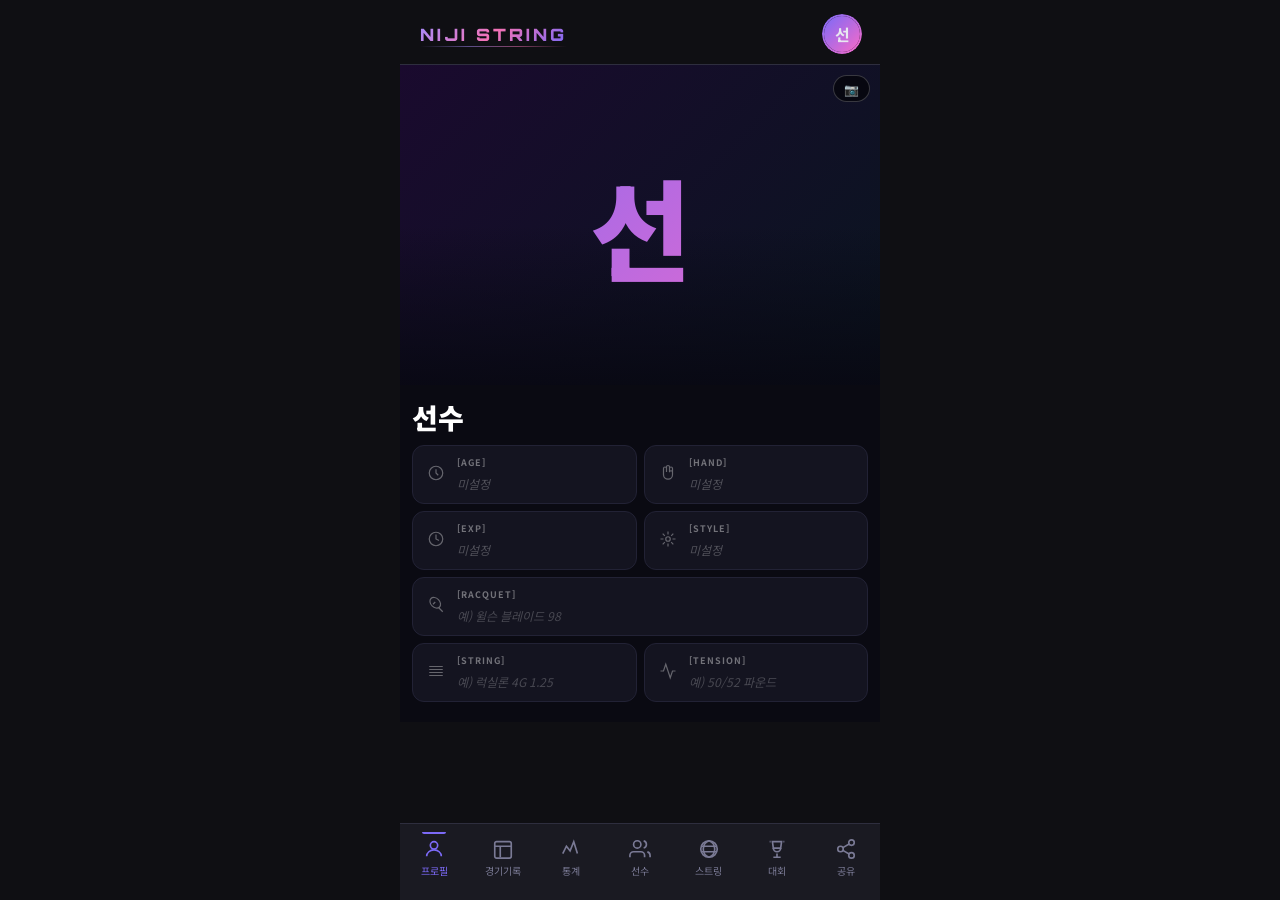
==== commit 67fe18fb: "Implement tournament creation and player selection UI Add tournament management features including c" ====
--- a/index (3).html
+++ b/index (3).html
@@ -1056,6 +1056,58 @@
     </div>
   </div>
 
+  <!-- ===== KDK 대회 페이지 ===== -->
+  <div class="page" id="page-tournament">
+    <div id="tournament-list-view">
+      <div class="page-header">🏆 한울 대회</div>
+      <div class="page-sub">파트너·상대방 순환 복식 대회를 관리하세요</div>
+      <div style="padding:0 16px 16px;">
+        <button onclick="showCreateTournament()" style="width:100%;padding:14px;background:var(--accent);color:#fff;border:none;border-radius:12px;font-size:15px;font-weight:700;cursor:pointer;">+ 새 대회 만들기</button>
+      </div>
+      <div id="tournament-list" style="padding:0 16px;"></div>
+    </div>
+
+    <!-- 대회 만들기 폼 -->
+    <div id="tournament-create-view" style="display:none;padding:16px;">
+      <div style="display:flex;align-items:center;gap:10px;margin-bottom:16px;">
+        <button onclick="showTournamentList()" style="background:none;border:none;color:var(--accent);font-size:15px;cursor:pointer;">← 목록</button>
+        <span style="font-size:18px;font-weight:700;">새 대회 만들기</span>
+      </div>
+      <div class="section-title">대회 정보</div>
+      <input id="t-name" placeholder="대회 이름" style="width:100%;padding:12px;background:var(--surface);border:1px solid var(--border);border-radius:10px;color:#fff;font-size:15px;box-sizing:border-box;margin-bottom:10px;">
+      <input id="t-date" type="date" style="width:100%;padding:12px;background:var(--surface);border:1px solid var(--border);border-radius:10px;color:#fff;font-size:15px;box-sizing:border-box;margin-bottom:10px;">
+      <select id="t-games" style="width:100%;padding:12px;background:var(--surface);border:1px solid var(--border);border-radius:10px;color:#fff;font-size:15px;box-sizing:border-box;margin-bottom:16px;">
+        <option value="4">4게임</option>
+        <option value="6">6게임</option>
+        <option value="8">8게임</option>
+      </select>
+
+      <div class="section-title">참가 선수 선택</div>
+      <div id="t-player-list" style="margin-bottom:16px;"></div>
+      <input id="t-new-player" placeholder="새 선수 이름 직접 입력" style="width:100%;padding:12px;background:var(--surface);border:1px solid var(--border);border-radius:10px;color:#fff;font-size:15px;box-sizing:border-box;margin-bottom:8px;">
+      <button onclick="addTournamentPlayer()" style="width:100%;padding:12px;background:var(--surface2);border:1px solid var(--border);border-radius:10px;color:#fff;font-size:14px;cursor:pointer;margin-bottom:16px;">+ 선수 추가</button>
+
+      <div id="t-selected-players" style="margin-bottom:16px;"></div>
+
+      <button onclick="createTournament()" style="width:100%;padding:14px;background:var(--accent);color:#fff;border:none;border-radius:12px;font-size:15px;font-weight:700;cursor:pointer;">대진표 생성</button>
+    </div>
+
+    <!-- 대회 진행 화면 -->
+    <div id="tournament-detail-view" style="display:none;padding:16px;">
+      <div style="display:flex;align-items:center;gap:10px;margin-bottom:16px;">
+        <button onclick="showTournamentList()" style="background:none;border:none;color:var(--accent);font-size:15px;cursor:pointer;">← 목록</button>
+        <span id="t-detail-name" style="font-size:18px;font-weight:700;"></span>
+      </div>
+      <!-- 탭 -->
+      <div style="display:flex;gap:8px;margin-bottom:16px;">
+        <button onclick="showTournamentTab('bracket')" id="t-tab-bracket" style="flex:1;padding:10px;background:var(--accent);color:#fff;border:none;border-radius:10px;font-size:14px;font-weight:700;cursor:pointer;">대진표</button>
+        <button onclick="showTournamentTab('ranking')" id="t-tab-ranking" style="flex:1;padding:10px;background:var(--surface2);color:var(--text-muted);border:none;border-radius:10px;font-size:14px;cursor:pointer;">순위표</button>
+      </div>
+      <div id="t-bracket-view"></div>
+      <div id="t-ranking-view" style="display:none;"></div>
+    </div>
+  </div>
+
   <!-- ===== BOTTOM NAV ===== -->
   <nav class="nav">
     <button class="nav-btn active" onclick="showPage('profile')" id="nav-profile">
@@ -1078,6 +1130,10 @@
       <svg viewBox="0 0 24 24" fill="none" stroke="currentColor" stroke-width="1.8"><circle cx="12" cy="12" r="9"/><path d="M3.6 9h16.8M3.6 15h16.8M12 3a9.6 9.6 0 0 1 0 18M12 3a9.6 9.6 0 0 0 0 18"/></svg>
       스트링
     </button>
+    <button class="nav-btn" onclick="showPage('tournament')" id="nav-tournament">
+      <svg viewBox="0 0 24 24" fill="none" stroke="currentColor" stroke-width="1.8"><path d="M8 21h8M12 17v4M7 4h10l-1 7H8L7 4zM5 4H4M20 4h-1"/><path d="M8 11c0 2.2 1.8 4 4 4s4-1.8 4-4"/></svg>
+      대회
+    </button>
     <button class="nav-btn" onclick="showPage('share')" id="nav-share">
       <svg viewBox="0 0 24 24" fill="none" stroke="currentColor" stroke-width="1.8"><circle cx="18" cy="5" r="3"/><circle cx="6" cy="12" r="3"/><circle cx="18" cy="19" r="3"/><line x1="8.59" y1="13.51" x2="15.42" y2="17.49"/><line x1="15.41" y1="6.51" x2="8.59" y2="10.49"/></svg>
       공유
@@ -1290,6 +1346,7 @@
   matches: [],
   players: [],  // { id, name, memo, club }
   clubs: [],    // ['클럽A', '클럽B', ...]
+  tournaments: [], // KDK 대회 목록
   currentResult: null,
   nextMatchId: 1,
   nextPlayerId: 1,
@@ -1332,6 +1389,7 @@
     if (!state.stringInterval) state.stringInterval = 3;
     if (!state.stringingHistory) state.stringingHistory = [];
     if (!state.playerSort) state.playerSort = 'name';
+    if (!state.tournaments) state.tournaments = [];
     state._matchPage = 0; // 페이지 항상 초기화
     state.editingMatchId = null; // 항상 초기화 (새로고침 시 수정모드 잔류 방지)
     // restore sport type selector
@@ -1354,6 +1412,386 @@
   if (name === 'players') renderPlayers();
   if (name === 'match') renderMatchList();
   if (name === 'stringing') renderStringing();
+  if (name === 'tournament') renderTournamentList();
+}
+
+// ===== 한울 대회 =====
+let tSelectedPlayers = [];
+let currentTournamentId = null;
+
+function showTournamentList() {
+  document.getElementById('tournament-list-view').style.display = '';
+  document.getElementById('tournament-create-view').style.display = 'none';
+  document.getElementById('tournament-detail-view').style.display = 'none';
+  renderTournamentList();
+}
+
+function showCreateTournament() {
+  document.getElementById('tournament-list-view').style.display = 'none';
+  document.getElementById('tournament-create-view').style.display = '';
+  document.getElementById('tournament-detail-view').style.display = 'none';
+  tSelectedPlayers = [];
+  document.getElementById('t-date').value = new Date().toISOString().slice(0,10);
+  renderTPlayerList();
+  renderTSelectedPlayers();
+}
+
+function renderTournamentList() {
+  const el = document.getElementById('tournament-list');
+  if (!el) return;
+  if (!state.tournaments || state.tournaments.length === 0) {
+    el.innerHTML = '<div style="text-align:center;color:var(--text-muted);padding:40px 0;">대회가 없습니다.<br>새 대회를 만들어보세요!</div>';
+    return;
+  }
+  el.innerHTML = state.tournaments.slice().reverse().map(t => {
+    const done = t.rounds.every(r => r.games.every(g => g.scoreA !== null));
+    return `<div onclick="openTournament(${t.id})" style="background:var(--surface);border-radius:12px;padding:16px;margin-bottom:12px;cursor:pointer;">
+      <div style="display:flex;justify-content:space-between;align-items:center;">
+        <div>
+          <div style="font-size:16px;font-weight:700;">${escHtml(t.name)}</div>
+          <div style="font-size:13px;color:var(--text-muted);margin-top:4px;">${t.date} · ${t.players.length}명 · ${t.numGames}게임</div>
+        </div>
+        <div style="font-size:12px;padding:4px 10px;border-radius:20px;background:${done?'rgba(74,222,128,.15)':'rgba(124,106,247,.15)'};color:${done?'#4ade80':'var(--accent)'};">
+          ${done ? '완료' : '진행중'}
+        </div>
+      </div>
+    </div>`;
+  }).join('');
+}
+
+function renderTPlayerList() {
+  const el = document.getElementById('t-player-list');
+  if (!el) return;
+  const players = state.players || [];
+  if (players.length === 0) {
+    el.innerHTML = '<div style="color:var(--text-muted);font-size:13px;margin-bottom:8px;">등록된 선수가 없습니다. 아래에서 직접 입력하세요.</div>';
+    return;
+  }
+  el.innerHTML = players.map(p => {
+    const sel = tSelectedPlayers.includes(p.name);
+    return `<div onclick="toggleTPlayer('${escHtml(p.name)}')" style="display:inline-block;margin:4px;padding:8px 14px;border-radius:20px;cursor:pointer;font-size:14px;background:${sel?'var(--accent)':'var(--surface2)'};color:${sel?'#fff':'var(--text-muted)'};">${escHtml(p.name)}</div>`;
+  }).join('');
+}
+
+function toggleTPlayer(name) {
+  const idx = tSelectedPlayers.indexOf(name);
+  if (idx >= 0) tSelectedPlayers.splice(idx, 1);
+  else tSelectedPlayers.push(name);
+  renderTPlayerList();
+  renderTSelectedPlayers();
+}
+
+function addTournamentPlayer() {
+  const input = document.getElementById('t-new-player');
+  const name = input.value.trim();
+  if (!name) return;
+  if (!tSelectedPlayers.includes(name)) tSelectedPlayers.push(name);
+  input.value = '';
+  renderTPlayerList();
+  renderTSelectedPlayers();
+}
+
+function renderTSelectedPlayers() {
+  const el = document.getElementById('t-selected-players');
+  if (!el) return;
+  if (tSelectedPlayers.length === 0) {
+    el.innerHTML = '<div style="color:var(--text-muted);font-size:13px;">선수를 선택하세요 (최소 4명)</div>';
+    return;
+  }
+  el.innerHTML = `<div style="background:var(--surface);border-radius:10px;padding:12px;">
+    <div style="font-size:13px;color:var(--text-muted);margin-bottom:8px;">선택된 선수 ${tSelectedPlayers.length}명</div>
+    ${tSelectedPlayers.map((n,i) => `<div style="display:flex;justify-content:space-between;align-items:center;padding:6px 0;border-bottom:1px solid var(--border);">
+      <span style="font-size:14px;">${i+1}. ${escHtml(n)}</span>
+      <button onclick="removeTPlayer(${i})" style="background:none;border:none;color:#f87171;cursor:pointer;font-size:16px;">×</button>
+    </div>`).join('')}
+  </div>`;
+}
+
+function removeTPlayer(idx) {
+  tSelectedPlayers.splice(idx, 1);
+  renderTPlayerList();
+  renderTSelectedPlayers();
+}
+
+// 한울 방식 대진표 생성
+// 파트너 + 상대방 모두 매 게임 바뀌도록 설계
+function generateHanulBracket(players, numGames) {
+  const n = players.length;
+  const rounds = [];
+
+  // 파트너/상대 중복 횟수 추적
+  const partnerCount = {};
+  const opponentCount = {};
+  const key = (a, b) => [a, b].sort().join('|');
+
+  players.forEach(p1 => {
+    players.forEach(p2 => {
+      if (p1 !== p2) {
+        partnerCount[key(p1,p2)] = 0;
+        opponentCount[key(p1,p2)] = 0;
+      }
+    });
+  });
+
+  // 가능한 모든 4인 조합 생성 (팀A 2명, 팀B 2명)
+  function getAllMatchups(pool) {
+    const matchups = [];
+    for (let i = 0; i < pool.length; i++)
+    for (let j = i+1; j < pool.length; j++)
+    for (let k = 0; k < pool.length; k++) {
+      if (k === i || k === j) continue;
+      for (let l = k+1; l < pool.length; l++) {
+        if (l === i || l === j) continue;
+        matchups.push({ teamA: [pool[i], pool[j]], teamB: [pool[k], pool[l]] });
+      }
+    }
+    return matchups;
+  }
+
+  // 한 라운드에 코트 수 = Math.floor(n/4)
+  const courts = Math.floor(n / 4);
+  const hasBye = n % 4 !== 0;
+
+  for (let g = 0; g < numGames; g++) {
+    const games = [];
+    const usedPlayers = new Set();
+    let byePlayers = [];
+
+    // 쉬는 선수 결정 (인원이 4의 배수 아닐 때)
+    if (hasBye) {
+      const extraCount = n % 4;
+      // 이전 라운드에서 쉰 선수 우선 경기
+      const byeCandidates = [...players].sort((a, b) => {
+        const aByeCount = rounds.filter(r => r.bye && r.bye.includes(a)).length;
+        const bByeCount = rounds.filter(r => r.bye && r.bye.includes(b)).length;
+        return bByeCount - aByeCount; // 많이 쉰 사람이 이번엔 경기
+      });
+      // 가장 많이 쉰 사람들부터 경기에 포함
+      const playingCount = courts * 4;
+      byePlayers = byeCandidates.slice(playingCount);
+      byePlayers.forEach(p => usedPlayers.add(p));
+    }
+
+    const available = players.filter(p => !usedPlayers.has(p));
+
+    // 코트별로 최적 대진 배정 (중복 최소화)
+    for (let c = 0; c < courts && available.length >= 4; c++) {
+      const pool = available.filter(p => !usedPlayers.has(p));
+      if (pool.length < 4) break;
+
+      // 이 코트에 쓸 4명 선택 - 파트너/상대 중복 최소화
+      let bestGroup = null;
+      let bestScore = Infinity;
+
+      // 4명 조합 탐색
+      for (let i = 0; i < pool.length && bestScore > 0; i++)
+      for (let j = i+1; j < pool.length && bestScore > 0; j++)
+      for (let k = j+1; k < pool.length && bestScore > 0; k++)
+      for (let l = k+1; l < pool.length && bestScore > 0; l++) {
+        const group = [pool[i], pool[j], pool[k], pool[l]];
+        // 이 4명 안에서 최적 팀 배정 점수
+        const configs = [
+          { teamA: [group[0],group[1]], teamB: [group[2],group[3]] },
+          { teamA: [group[0],group[2]], teamB: [group[1],group[3]] },
+          { teamA: [group[0],group[3]], teamB: [group[1],group[2]] },
+        ];
+        configs.forEach(cfg => {
+          const pScore = partnerCount[key(cfg.teamA[0],cfg.teamA[1])] +
+                        partnerCount[key(cfg.teamB[0],cfg.teamB[1])];
+          const oScore = opponentCount[key(cfg.teamA[0],cfg.teamB[0])] +
+                        opponentCount[key(cfg.teamA[0],cfg.teamB[1])] +
+                        opponentCount[key(cfg.teamA[1],cfg.teamB[0])] +
+                        opponentCount[key(cfg.teamA[1],cfg.teamB[1])];
+          const total = pScore * 3 + oScore;
+          if (total < bestScore) {
+            bestScore = total;
+            bestGroup = cfg;
+          }
+        });
+      }
+
+      if (!bestGroup) break;
+
+      // 중복 카운트 업데이트
+      partnerCount[key(bestGroup.teamA[0], bestGroup.teamA[1])]++;
+      partnerCount[key(bestGroup.teamB[0], bestGroup.teamB[1])]++;
+      opponentCount[key(bestGroup.teamA[0], bestGroup.teamB[0])]++;
+      opponentCount[key(bestGroup.teamA[0], bestGroup.teamB[1])]++;
+      opponentCount[key(bestGroup.teamA[1], bestGroup.teamB[0])]++;
+      opponentCount[key(bestGroup.teamA[1], bestGroup.teamB[1])]++;
+
+      bestGroup.teamA.forEach(p => usedPlayers.add(p));
+      bestGroup.teamB.forEach(p => usedPlayers.add(p));
+
+      games.push({
+        teamA: bestGroup.teamA,
+        teamB: bestGroup.teamB,
+        scoreA: null,
+        scoreB: null
+      });
+    }
+
+    rounds.push({ gameNum: g+1, games, bye: byePlayers });
+  }
+  return rounds;
+}
+
+function createTournament() {
+  const name = document.getElementById('t-name').value.trim();
+  const date = document.getElementById('t-date').value;
+  const numGames = parseInt(document.getElementById('t-games').value);
+  
+  if (!name) { showToast('대회 이름을 입력하세요'); return; }
+  if (tSelectedPlayers.length < 4) { showToast('최소 4명 이상 선택하세요'); return; }
+  
+  const rounds = generateHanulBracket(tSelectedPlayers, numGames);
+  
+  const t = {
+    id: Date.now(),
+    name, date, numGames,
+    players: [...tSelectedPlayers],
+    rounds
+  };
+  
+  if (!state.tournaments) state.tournaments = [];
+  state.tournaments.push(t);
+  save();
+  showToast('대회가 생성됐어요!');
+  openTournament(t.id);
+}
+
+function openTournament(id) {
+  currentTournamentId = id;
+  const t = state.tournaments.find(x => x.id === id);
+  if (!t) return;
+  
+  document.getElementById('tournament-list-view').style.display = 'none';
+  document.getElementById('tournament-create-view').style.display = 'none';
+  document.getElementById('tournament-detail-view').style.display = '';
+  document.getElementById('t-detail-name').textContent = t.name;
+  
+  showTournamentTab('bracket');
+}
+
+function showTournamentTab(tab) {
+  document.getElementById('t-bracket-view').style.display = tab === 'bracket' ? '' : 'none';
+  document.getElementById('t-ranking-view').style.display = tab === 'ranking' ? '' : 'none';
+  document.getElementById('t-tab-bracket').style.background = tab === 'bracket' ? 'var(--accent)' : 'var(--surface2)';
+  document.getElementById('t-tab-bracket').style.color = tab === 'bracket' ? '#fff' : 'var(--text-muted)';
+  document.getElementById('t-tab-ranking').style.background = tab === 'ranking' ? 'var(--accent)' : 'var(--surface2)';
+  document.getElementById('t-tab-ranking').style.color = tab === 'ranking' ? '#fff' : 'var(--text-muted)';
+  
+  if (tab === 'bracket') renderBracket();
+  if (tab === 'ranking') renderRanking();
+}
+
+function renderBracket() {
+  const t = state.tournaments.find(x => x.id === currentTournamentId);
+  if (!t) return;
+  const el = document.getElementById('t-bracket-view');
+  
+  let html = '';
+  t.rounds.forEach((round, ri) => {
+    html += `<div style="margin-bottom:16px;">
+      <div style="font-size:14px;font-weight:700;color:var(--accent);margin-bottom:8px;">${round.gameNum}게임</div>`;
+    round.games.forEach((game, gi) => {
+      const scoreA = game.scoreA !== null ? game.scoreA : '';
+      const scoreB = game.scoreB !== null ? game.scoreB : '';
+      const aWin = game.scoreA !== null && game.scoreA > game.scoreB;
+      const bWin = game.scoreB !== null && game.scoreB > game.scoreA;
+      html += `<div style="background:var(--surface);border-radius:12px;padding:12px;margin-bottom:8px;">
+        <div style="display:flex;align-items:center;gap:8px;">
+          <div style="flex:1;text-align:center;">
+            <div style="font-size:13px;font-weight:${aWin?'700':'400'};color:${aWin?'#4ade80':'#fff'};">${escHtml(game.teamA[0])}</div>
+            <div style="font-size:13px;font-weight:${aWin?'700':'400'};color:${aWin?'#4ade80':'#fff'};">${escHtml(game.teamA[1])}</div>
+          </div>
+          <div style="display:flex;align-items:center;gap:4px;">
+            <input type="number" min="0" value="${scoreA}" onchange="updateScore(${t.id},${ri},${gi},'A',this.value)" 
+              style="width:44px;padding:8px 4px;text-align:center;background:var(--surface2);border:1px solid var(--border);border-radius:8px;color:#fff;font-size:16px;font-weight:700;">
+            <span style="color:var(--text-muted);font-weight:700;">:</span>
+            <input type="number" min="0" value="${scoreB}" onchange="updateScore(${t.id},${ri},${gi},'B',this.value)"
+              style="width:44px;padding:8px 4px;text-align:center;background:var(--surface2);border:1px solid var(--border);border-radius:8px;color:#fff;font-size:16px;font-weight:700;">
+          </div>
+          <div style="flex:1;text-align:center;">
+            <div style="font-size:13px;font-weight:${bWin?'700':'400'};color:${bWin?'#4ade80':'#fff'};">${escHtml(game.teamB[0])}</div>
+            <div style="font-size:13px;font-weight:${bWin?'700':'400'};color:${bWin?'#4ade80':'#fff'};">${escHtml(game.teamB[1])}</div>
+          </div>
+        </div>
+        ${round.bye && round.bye.length > 0 ? `<div style="font-size:12px;color:var(--text-muted);text-align:center;margin-top:8px;padding:8px;background:var(--surface2);border-radius:8px;">⏸ 이번 게임 쉬는 선수: ${round.bye.map(b => escHtml(b)).join(', ')}</div>` : ''}
+      </div>`;
+    });
+    html += '</div>';
+  });
+  el.innerHTML = html;
+}
+
+function updateScore(tid, ri, gi, team, val) {
+  const t = state.tournaments.find(x => x.id === tid);
+  if (!t) return;
+  const score = parseInt(val);
+  if (isNaN(score) || score < 0) return;
+  if (team === 'A') t.rounds[ri].games[gi].scoreA = score;
+  else t.rounds[ri].games[gi].scoreB = score;
+  save();
+}
+
+function renderRanking() {
+  const t = state.tournaments.find(x => x.id === currentTournamentId);
+  if (!t) return;
+  const el = document.getElementById('t-ranking-view');
+  
+  // 선수별 통계 계산
+  const stats = {};
+  t.players.forEach(p => { stats[p] = { win: 0, lose: 0, draw: 0, score: 0, against: 0 }; });
+  
+  t.rounds.forEach(round => {
+    round.games.forEach(game => {
+      if (game.scoreA === null || game.scoreB === null) return;
+      const sA = game.scoreA, sB = game.scoreB;
+      
+      game.teamA.forEach(p => {
+        if (!stats[p]) stats[p] = { win:0, lose:0, draw:0, score:0, against:0 };
+        stats[p].score += sA;
+        stats[p].against += sB;
+        if (sA > sB) stats[p].win++;
+        else if (sA < sB) stats[p].lose++;
+        else stats[p].draw++;
+      });
+      game.teamB.forEach(p => {
+        if (!stats[p]) stats[p] = { win:0, lose:0, draw:0, score:0, against:0 };
+        stats[p].score += sB;
+        stats[p].against += sA;
+        if (sB > sA) stats[p].win++;
+        else if (sB < sA) stats[p].lose++;
+        else stats[p].draw++;
+      });
+    });
+  });
+  
+  const ranking = Object.entries(stats)
+    .map(([name, s]) => ({ name, ...s, point: s.win * 2 + s.draw, diff: s.score - s.against }))
+    .sort((a, b) => b.point - a.point || b.diff - a.diff || b.score - a.score);
+  
+  const medals = ['🥇', '🥈', '🥉'];
+  let html = `<div style="background:var(--surface);border-radius:12px;overflow:hidden;">
+    <div style="display:grid;grid-template-columns:40px 1fr 40px 40px 40px 50px;padding:10px 12px;background:var(--surface2);font-size:12px;color:var(--text-muted);font-weight:700;">
+      <span>순위</span><span>이름</span><span style="text-align:center;">승</span><span style="text-align:center;">패</span><span style="text-align:center;">득점</span><span style="text-align:center;">승점</span>
+    </div>`;
+  
+  ranking.forEach((p, i) => {
+    const medal = medals[i] || '';
+    html += `<div style="display:grid;grid-template-columns:40px 1fr 40px 40px 40px 50px;padding:12px;border-top:1px solid var(--border);align-items:center;">
+      <span style="font-size:16px;">${medal || (i+1)}</span>
+      <span style="font-size:14px;font-weight:${i<3?'700':'400'};">${escHtml(p.name)}</span>
+      <span style="text-align:center;color:#4ade80;font-size:14px;">${p.win}</span>
+      <span style="text-align:center;color:#f87171;font-size:14px;">${p.lose}</span>
+      <span style="text-align:center;font-size:14px;">${p.score}</span>
+      <span style="text-align:center;font-weight:700;color:var(--accent);font-size:14px;">${p.point}점</span>
+    </div>`;
+  });
+  
+  html += '</div>';
+  el.innerHTML = html;
 }
 
 // ===== TOAST =====
@@ -1431,7 +1869,6 @@
 
   // 필드 그룹: [age,hand], [career,style], [racket], [string,tension]
   const groups = [
-    ['name','club'],
     ['age','hand'],
     ['career','style'],
     ['racket'],
@@ -2628,4 +3065,4 @@
 }
 </script>
 </body>
-</html>+</html>
